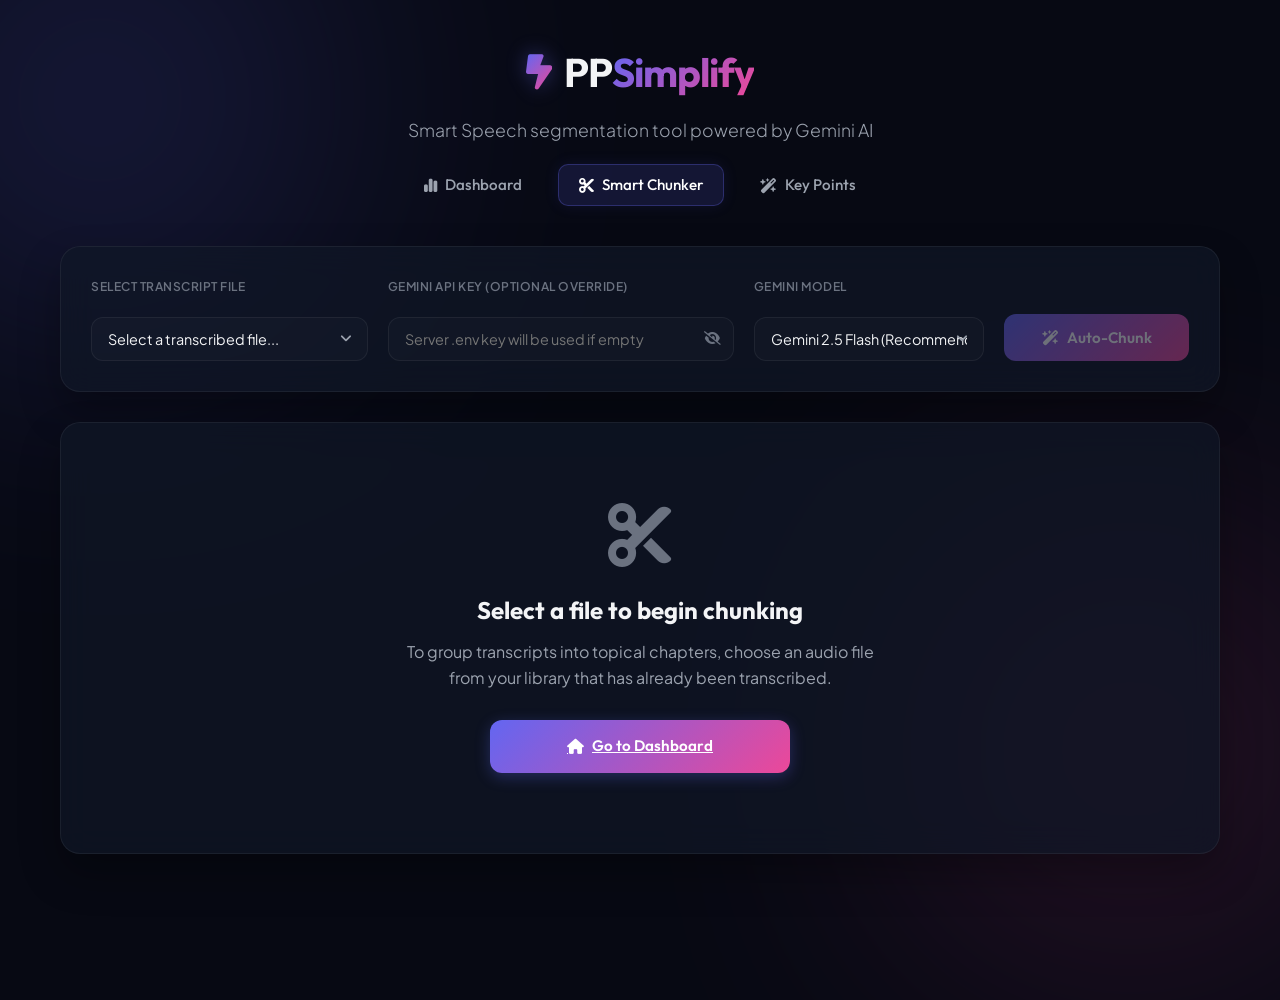
==== templates/chunking.html @ 75348be9 "Pivot to Google Colab + Modal GPU architecture to resolve Vercel serverless limitations" ====
<!DOCTYPE html>
<html lang="en">
<head>
    <meta charset="UTF-8">
    <meta name="viewport" content="width=device-width, initial-scale=1.0">
    <title>PPSimplify — Smart Chunker</title>
    <!-- Google Fonts -->
    <link rel="preconnect" href="https://fonts.googleapis.com">
    <link rel="preconnect" href="https://fonts.gstatic.com" crossorigin>
    <link href="https://fonts.googleapis.com/css2?family=Outfit:wght@300;400;500;600;700&family=Plus+Jakarta+Sans:wght@300;400;500;600;700&display=swap" rel="stylesheet">
    <!-- FontAwesome for icons -->
    <link rel="stylesheet" href="https://cdnjs.cloudflare.com/ajax/libs/font-awesome/6.4.0/css/all.min.css">
    <!-- Custom styling -->
    <link rel="stylesheet" href="/static/css/style.css">
</head>
<body>
    <div class="bg-glow bg-glow-1"></div>
    <div class="bg-glow bg-glow-2"></div>

    <div class="container">
        <!-- Header -->
        <header class="app-header">
            <div class="logo">
                <i class="fa-solid fa-bolt-lightning logo-icon"></i>
                <h1>PP<span>Simplify</span></h1>
            </div>
            <p class="subtitle">Smart Speech segmentation tool powered by Gemini AI</p>
            <nav class="app-nav">
                <a href="/" class="nav-item"><i class="fa-solid fa-chart-simple"></i> Dashboard</a>
                <a href="/chunking" class="nav-item active"><i class="fa-solid fa-scissors"></i> Smart Chunker</a>
                <a href="/keypoints" class="nav-item"><i class="fa-solid fa-wand-magic-sparkles"></i> Key Points</a>
            </nav>
        </header>

        <!-- Configuration Bar -->
        <div class="card config-bar-card" style="margin-bottom: 30px;">
            <div class="config-grid">
                <div class="config-group">
                    <label class="option-title">Select Transcript File</label>
                    <div class="select-wrapper">
                        <select id="chunker-file-select" class="premium-select">
                            <option value="">-- Choose Transcribed File --</option>
                        </select>
                    </div>
                </div>
                <div class="config-group">
                    <label class="option-title">Gemini API Key (Optional Override)</label>
                    <div class="api-key-input-wrapper">
                        <input type="password" id="gemini-api-key-input" placeholder="Server .env key will be used if empty" class="path-input">
                        <button class="btn-toggle-visibility" id="toggle-key-visibility" title="Show/Hide Key">
                            <i class="fa-solid fa-eye-slash"></i>
                        </button>
                    </div>
                </div>
                <div class="config-group">
                    <label class="option-title">Gemini Model</label>
                    <div class="select-wrapper">
                        <select id="gemini-model-select" class="premium-select">
                            <option value="gemini-2.5-flash" selected>Gemini 2.5 Flash (Recommended)</option>
                            <option value="gemini-2.5-pro">Gemini 2.5 Pro</option>
                            <option value="gemini-2.0-flash">Gemini 2.0 Flash</option>
                        </select>
                    </div>
                </div>
                <div class="config-actions">
                    <button class="btn btn-primary btn-block" id="btn-run-chunker" disabled>
                        <i class="fa-solid fa-wand-magic-sparkles"></i> Auto-Chunk
                    </button>
                </div>
            </div>
        </div>

        <!-- Chunker Main Workspace (Hidden until file selected) -->
        <div id="chunker-workspace" class="workspace-grid hidden">
            <!-- Left Side: Source Audio & Subchunks -->
            <div class="card source-card">
                <div class="card-header">
                    <h2><i class="fa-solid fa-file-audio card-icon"></i>Audio & Subchunks</h2>
                    <span class="badge badge-info" id="sentence-count-badge">0 Sentences</span>
                </div>
                
                <div class="audio-player-container">
                    <div style="display: flex; flex-direction: column; gap: 8px;">
                        <audio id="workspace-audio-player" controls style="width: 100%;">
                            Your browser does not support the audio element.
                        </audio>
                        <div style="display: flex; justify-content: space-between; align-items: center; padding: 0 4px;">
                            <span style="font-size: 0.72rem; color: var(--color-text-muted);" id="media-source-label">Source: Server /uploads</span>
                            <button id="btn-load-local-media" class="btn btn-secondary" style="font-size: 0.65rem; padding: 3px 8px; border-radius: 6px; background: transparent; border: 1px dashed var(--border-color); cursor: pointer;"><i class="fa-solid fa-file-video"></i> Load Local Media</button>
                            <input type="file" id="local-media-select" class="hidden" accept="audio/*,video/*">
                        </div>
                    </div>
                </div>

                <div class="sentences-list-container" id="sentences-list-wrapper">
                    <!-- Dynamic sentence subchunks render here -->
                </div>

                <!-- Deleted Sentences Section -->
                <div class="deleted-sentences-section" id="deleted-sentences-section">
                    <div class="deleted-sentences-header">
                        <h3><i class="fa-solid fa-trash-can" style="color: var(--color-danger); margin-right: 6px;"></i> Deleted Sentences Log</h3>
                        <span class="badge badge-danger" id="deleted-count-badge">0 Deleted</span>
                    </div>
                    <div id="deleted-sentences-wrapper">
                        <div class="workspace-empty-mini">
                            No sentences deleted yet
                        </div>
                    </div>
                </div>
            </div>

            <!-- Right Side: Topical Sessions -->
            <div class="card sessions-card">
                <div class="card-header">
                    <h2><i class="fa-solid fa-folder-open card-icon"></i>Grouped Sessions</h2>
                    <div class="session-action-header-buttons">
                        <button class="btn btn-secondary btn-sm" id="btn-add-session" style="padding: 6px 12px; font-size: 0.8rem;">
                            <i class="fa-solid fa-plus"></i> Add Session
                        </button>
                        <button class="btn btn-secondary btn-sm" id="btn-save-sessions" style="padding: 6px 12px; font-size: 0.8rem;" disabled>
                            <i class="fa-solid fa-save"></i> Save Changes
                        </button>
                        <button class="btn btn-primary btn-sm" id="btn-confirm-chunks" style="padding: 6px 12px; font-size: 0.8rem; background: linear-gradient(135deg, var(--accent-primary), var(--accent-secondary)); border: none;" disabled>
                            <i class="fa-solid fa-circle-check"></i> Confirm Chunks
                        </button>
                        <button class="btn btn-secondary btn-sm" id="btn-export-json" style="padding: 6px 12px; font-size: 0.8rem;" title="Export JSON File">
                            <i class="fa-solid fa-file-export"></i> Export
                        </button>
                    </div>
                </div>

                <div class="sessions-list-container" id="sessions-list-wrapper">
                    <div class="workspace-empty" id="sessions-empty-state">
                        <i class="fa-solid fa-cubes empty-icon"></i>
                        <p class="primary-text">No sessions created yet</p>
                        <p class="secondary-text">Click "Auto-Chunk" to group sentences using Gemini, or select "Add Session" to group them manually.</p>
                    </div>
                    <div class="sessions-list hidden" id="sessions-list">
                        <!-- Dynamic sessions list renders here -->
                    </div>
                </div>
            </div>
        </div>

        <!-- No File Selected Screen -->
        <div id="no-file-screen" class="card" style="text-align: center; padding: 80px 20px;">
            <i class="fa-solid fa-scissors" style="font-size: 4rem; color: var(--color-text-muted); margin-bottom: 24px;"></i>
            <h2 style="font-family: var(--font-heading); margin-bottom: 10px;">Select a file to begin chunking</h2>
            <p style="color: var(--color-text-secondary); max-width: 500px; margin: 0 auto 30px auto;">
                To group transcripts into topical chapters, choose an audio file from your library that has already been transcribed.
            </p>
            <div style="max-width: 300px; margin: 0 auto;">
                <a href="/" class="btn btn-primary btn-block"><i class="fa-solid fa-house"></i> Go to Dashboard</a>
            </div>
        </div>
    </div>

    <!-- Application Script -->
    <script src="/static/js/chunking.js"></script>
</body>
</html>
---- static/css/style.css ----
/* ==========================================================================
   DESIGN SYSTEM & VARIABLES
   ========================================================================== */
:root {
    --bg-main: #070913;
    --bg-card: rgba(17, 24, 39, 0.7);
    --bg-card-hover: rgba(23, 32, 53, 0.8);
    --border-color: rgba(255, 255, 255, 0.06);
    --border-color-hover: rgba(99, 102, 241, 0.4);
    
    --color-text-primary: #F3F4F6;
    --color-text-secondary: #9CA3AF;
    --color-text-muted: #6B7280;
    
    /* Accents */
    --accent-primary: #6366F1; /* Indigo */
    --accent-secondary: #EC4899; /* Pink */
    --accent-glow: rgba(99, 102, 241, 0.15);
    
    --color-success: #10B981;
    --color-danger: #EF4444;
    --color-info: #3B82F6;
    
    --font-heading: 'Outfit', sans-serif;
    --font-body: 'Plus Jakarta Sans', sans-serif;
    --transition-smooth: all 0.3s cubic-bezier(0.4, 0, 0.2, 1);
}

/* ==========================================================================
   BASE STYLES & RESET
   ========================================================================== */
* {
    box-sizing: border-box;
    margin: 0;
    padding: 0;
}

body {
    background-color: var(--bg-main);
    color: var(--color-text-primary);
    font-family: var(--font-body);
    line-height: 1.6;
    min-height: 100vh;
    overflow-x: hidden;
    position: relative;
}

/* Glowing background ambient lights */
.bg-glow {
    position: absolute;
    border-radius: 50%;
    filter: blur(140px);
    z-index: -1;
    pointer-events: none;
    opacity: 0.4;
}

.bg-glow-1 {
    width: 600px;
    height: 600px;
    background: radial-gradient(circle, var(--accent-primary) 0%, transparent 70%);
    top: -200px;
    left: -200px;
}

.bg-glow-2 {
    width: 500px;
    height: 500px;
    background: radial-gradient(circle, var(--accent-secondary) 0%, transparent 70%);
    bottom: -100px;
    right: -100px;
}

.container {
    max-width: 1200px;
    margin: 0 auto;
    padding: 40px 20px;
    z-index: 10;
}

/* ==========================================================================
   HEADER
   ========================================================================== */
.app-header {
    text-align: center;
    margin-bottom: 40px;
}

.logo {
    display: inline-flex;
    align-items: center;
    gap: 12px;
    margin-bottom: 12px;
}

.logo-icon {
    font-size: 2.2rem;
    background: linear-gradient(135deg, var(--accent-primary), var(--accent-secondary));
    -webkit-background-clip: text;
    -webkit-text-fill-color: transparent;
    filter: drop-shadow(0 0 10px rgba(99, 102, 241, 0.4));
}

.logo h1 {
    font-family: var(--font-heading);
    font-weight: 700;
    font-size: 2.5rem;
    letter-spacing: -1px;
}

.logo h1 span {
    background: linear-gradient(135deg, var(--accent-primary), var(--accent-secondary));
    -webkit-background-clip: text;
    -webkit-text-fill-color: transparent;
}

.subtitle {
    color: var(--color-text-secondary);
    font-size: 1.1rem;
    max-width: 600px;
    margin: 0 auto;
    font-weight: 300;
}

/* ==========================================================================
   DASHBOARD GRID & CARDS
   ========================================================================== */
.dashboard-grid {
    display: grid;
    grid-template-columns: 1.2fr 1fr;
    gap: 30px;
    align-items: start;
}

@media (max-width: 900px) {
    .dashboard-grid {
        grid-template-columns: 1fr;
    }
}

.card {
    background: var(--bg-card);
    backdrop-filter: blur(16px);
    -webkit-backdrop-filter: blur(16px);
    border: 1px solid var(--border-color);
    border-radius: 20px;
    padding: 30px;
    box-shadow: 0 20px 40px rgba(0, 0, 0, 0.3);
    transition: var(--transition-smooth);
}

.card:hover {
    border-color: rgba(255, 255, 255, 0.1);
}

.card-header {
    display: flex;
    justify-content: space-between;
    align-items: center;
    margin-bottom: 20px;
    border-bottom: 1px solid var(--border-color);
    padding-bottom: 15px;
}

.card-header h2 {
    font-family: var(--font-heading);
    font-size: 1.35rem;
    font-weight: 600;
    display: flex;
    align-items: center;
    gap: 10px;
}

.card-icon {
    color: var(--accent-primary);
}

.badge {
    padding: 6px 12px;
    border-radius: 50px;
    font-size: 0.75rem;
    font-weight: 600;
    text-transform: uppercase;
    letter-spacing: 0.5px;
}

.badge-success {
    background: rgba(16, 185, 129, 0.15);
    color: var(--color-success);
    border: 1px solid rgba(16, 185, 129, 0.2);
}

.badge-info {
    background: rgba(59, 130, 246, 0.15);
    color: var(--color-info);
    border: 1px solid rgba(59, 130, 246, 0.2);
}

.badge-danger {
    background: rgba(239, 68, 68, 0.15);
    color: var(--color-danger);
    border: 1px solid rgba(239, 68, 68, 0.2);
}

/* ==========================================================================
   SELECT HERO CONTAINER & BUTTON
   ========================================================================== */
.select-hero-container {
    padding: 20px 0;
    animation: fadeIn 0.4s ease-out;
}

.btn-select-file {
    width: 100%;
    background: rgba(255, 255, 255, 0.01);
    border: 2px dashed rgba(255, 255, 255, 0.15);
    border-radius: 16px;
    padding: 60px 20px;
    text-align: center;
    cursor: pointer;
    display: flex;
    flex-direction: column;
    align-items: center;
    transition: var(--transition-smooth);
    outline: none;
}

.btn-select-file:hover {
    border-color: var(--accent-primary);
    background: rgba(99, 102, 241, 0.04);
    box-shadow: 0 0 30px var(--accent-glow);
}

.btn-select-file:active {
    transform: scale(0.99);
}

.icon-circle {
    width: 80px;
    height: 80px;
    border-radius: 50%;
    background: rgba(255, 255, 255, 0.03);
    border: 1px solid var(--border-color);
    display: flex;
    align-items: center;
    justify-content: center;
    margin-bottom: 20px;
    transition: var(--transition-smooth);
}

.btn-select-file:hover .icon-circle {
    background: var(--accent-primary);
    border-color: var(--accent-primary);
    box-shadow: 0 0 20px rgba(99, 102, 241, 0.45);
    transform: translateY(-5px);
}

.select-icon {
    font-size: 2.2rem;
    color: var(--color-text-secondary);
    transition: var(--transition-smooth);
}

.btn-select-file:hover .select-icon {
    color: white;
}

.primary-text {
    font-size: 1.25rem;
    font-family: var(--font-heading);
    font-weight: 600;
    margin-bottom: 6px;
    color: var(--color-text-primary);
}

.secondary-text {
    color: var(--color-text-secondary);
    font-size: 0.92rem;
    margin-bottom: 14px;
}

.file-limits {
    font-size: 0.78rem;
    color: var(--color-text-muted);
    background: rgba(255, 255, 255, 0.03);
    padding: 4px 12px;
    border-radius: 6px;
    border: 1px solid var(--border-color);
}

/* ==========================================================================
   SELECTED FILE METADATA & OPTIONS
   ========================================================================== */
.file-details {
    display: flex;
    flex-direction: column;
    gap: 15px;
    animation: fadeIn 0.4s ease-out;
}

.file-meta-item {
    background: rgba(255, 255, 255, 0.02);
    border: 1px solid var(--border-color);
    border-radius: 12px;
    padding: 12px 16px;
    display: flex;
    align-items: center;
    gap: 15px;
}

.meta-icon {
    font-size: 1.4rem;
    color: var(--accent-primary);
    width: 40px;
    height: 40px;
    border-radius: 8px;
    background: rgba(99, 102, 241, 0.1);
    display: flex;
    align-items: center;
    justify-content: center;
}

.meta-content {
    flex: 1;
    min-width: 0;
}

.meta-label {
    font-size: 0.75rem;
    color: var(--color-text-muted);
    text-transform: uppercase;
    font-weight: 600;
    letter-spacing: 0.5px;
}

.meta-value {
    font-size: 0.95rem;
    font-weight: 500;
    white-space: nowrap;
    overflow: hidden;
    text-overflow: ellipsis;
}

.text-accent {
    color: var(--accent-secondary);
}

.processing-options {
    background: rgba(255, 255, 255, 0.02);
    border: 1px solid var(--border-color);
    border-radius: 12px;
    padding: 16px;
}

.option-title {
    font-size: 0.75rem;
    color: var(--color-text-muted);
    text-transform: uppercase;
    font-weight: 600;
    letter-spacing: 0.5px;
    margin-bottom: 12px;
    display: block;
}

.radio-group {
    display: flex;
    flex-direction: column;
    gap: 10px;
}

.radio-label {
    display: flex;
    align-items: flex-start;
    gap: 12px;
    cursor: pointer;
    padding: 8px;
    border-radius: 8px;
    transition: var(--transition-smooth);
}

.radio-label:hover {
    background: rgba(255, 255, 255, 0.02);
}

.radio-label input {
    position: absolute;
    opacity: 0;
    width: 0;
    height: 0;
}

.radio-custom {
    width: 18px;
    height: 18px;
    border: 2px solid rgba(255, 255, 255, 0.3);
    border-radius: 50%;
    display: flex;
    align-items: center;
    justify-content: center;
    margin-top: 3px;
    flex-shrink: 0;
    transition: var(--transition-smooth);
}

.radio-label input:checked ~ .radio-custom {
    border-color: var(--accent-primary);
}

.radio-dot {
    width: 8px;
    height: 8px;
    border-radius: 50%;
    background: var(--accent-primary);
    transform: scale(0);
    transition: var(--transition-smooth);
}

.radio-label input:checked ~ .radio-custom .radio-dot {
    transform: scale(1);
}

.radio-text {
    display: flex;
    flex-direction: column;
}

.radio-main {
    font-size: 0.9rem;
    font-weight: 500;
}

.radio-desc {
    font-size: 0.75rem;
    color: var(--color-text-secondary);
}

.action-buttons-row {
    display: flex;
    gap: 12px;
    margin-top: 10px;
}

/* Buttons */
.btn {
    font-family: var(--font-heading);
    font-weight: 600;
    font-size: 0.95rem;
    padding: 14px 28px;
    border-radius: 12px;
    border: none;
    cursor: pointer;
    display: inline-flex;
    align-items: center;
    justify-content: center;
    gap: 8px;
    transition: var(--transition-smooth);
}

.btn-primary {
    background: linear-gradient(135deg, var(--accent-primary), var(--accent-secondary));
    color: white;
    box-shadow: 0 4px 15px rgba(99, 102, 241, 0.3);
}

.btn-primary:hover {
    box-shadow: 0 6px 20px rgba(99, 102, 241, 0.5);
    transform: translateY(-2px);
}

.btn-primary:active {
    transform: translateY(0);
}

.btn-secondary {
    background: rgba(255, 255, 255, 0.04);
    border: 1px solid var(--border-color);
    color: var(--color-text-primary);
}

.btn-secondary:hover {
    background: rgba(255, 255, 255, 0.08);
    transform: translateY(-2px);
}

.btn-block {
    width: 100%;
}

.btn:disabled {
    opacity: 0.4;
    cursor: not-allowed;
    transform: none !important;
    box-shadow: none !important;
}

.btn-icon {
    width: 38px;
    height: 38px;
    border-radius: 10px;
    border: 1px solid var(--border-color);
    background: rgba(255, 255, 255, 0.02);
    color: var(--color-text-secondary);
    cursor: pointer;
    display: flex;
    align-items: center;
    justify-content: center;
    transition: var(--transition-smooth);
}

.btn-icon:hover {
    color: var(--color-text-primary);
    background: rgba(255, 255, 255, 0.08);
    border-color: rgba(255, 255, 255, 0.15);
}

/* ==========================================================================
   PROCESSING PIPELINE
   ========================================================================== */
.processing-dashboard {
    display: flex;
    flex-direction: column;
    gap: 20px;
    animation: fadeIn 0.4s ease-out;
    margin-bottom: 10px;
}

.processing-dashboard h3 {
    font-family: var(--font-heading);
    font-size: 1.1rem;
    font-weight: 600;
    display: flex;
    align-items: center;
    gap: 8px;
    color: var(--color-text-secondary);
}

.pipeline-steps {
    display: flex;
    flex-direction: column;
    gap: 15px;
}

.pipeline-step {
    display: flex;
    gap: 15px;
    padding: 15px;
    background: rgba(255, 255, 255, 0.01);
    border: 1px solid var(--border-color);
    border-radius: 12px;
    transition: var(--transition-smooth);
}

.pipeline-step.active {
    background: rgba(99, 102, 241, 0.02);
    border-color: rgba(99, 102, 241, 0.2);
}

.pipeline-step.completed {
    background: rgba(16, 185, 129, 0.02);
    border-color: rgba(16, 185, 129, 0.2);
}

.step-status-icon {
    font-size: 1.1rem;
    color: var(--color-text-muted);
    margin-top: 2px;
}

.pipeline-step.active .step-status-icon {
    color: var(--accent-primary);
    animation: pulseGlow 1.5s infinite;
}

.pipeline-step.completed .step-status-icon {
    color: var(--color-success);
}

.step-details {
    flex: 1;
}

.step-title {
    font-size: 0.9rem;
    font-weight: 600;
}

.step-desc {
    font-size: 0.78rem;
    color: var(--color-text-secondary);
    margin-top: 2px;
}

.pipeline-step.completed .step-desc {
    color: var(--color-text-muted);
}

/* Reduction stats dashboard */
.reduction-dashboard {
    display: flex;
    align-items: center;
    justify-content: space-around;
    background: rgba(255, 255, 255, 0.02);
    border: 1px solid var(--border-color);
    border-radius: 16px;
    padding: 16px;
    animation: scaleIn 0.3s ease-out;
}

.stat-box {
    display: flex;
    flex-direction: column;
    align-items: center;
    gap: 2px;
}

.stat-num {
    font-family: var(--font-heading);
    font-size: 1.25rem;
    font-weight: 700;
}

.stat-label {
    font-size: 0.72rem;
    color: var(--color-text-muted);
    text-transform: uppercase;
}

.text-danger {
    color: var(--color-danger);
}

.text-success {
    color: var(--color-success);
}

.stat-divider {
    color: var(--color-text-muted);
    font-size: 1rem;
}

.stat-percentage {
    text-align: center;
}

.percent-badge {
    background: rgba(16, 185, 129, 0.1);
    color: var(--color-success);
    border: 1px solid rgba(16, 185, 129, 0.2);
    padding: 6px 12px;
    border-radius: 8px;
    font-size: 0.8rem;
    font-weight: 700;
}

/* Native logs output console styling */
.log-panel {
    background: #02040a;
    border: 1px solid var(--border-color);
    border-radius: 12px;
    overflow: hidden;
}

.log-header {
    background: #090e1a;
    padding: 10px 15px;
    font-size: 0.75rem;
    font-weight: 600;
    color: var(--color-text-secondary);
    display: flex;
    justify-content: space-between;
    align-items: center;
    cursor: pointer;
    user-select: none;
    border-bottom: 1px solid var(--border-color);
}

.log-header:hover {
    color: var(--color-text-primary);
}

.toggle-icon {
    font-size: 0.7rem;
    transition: transform 0.3s ease;
}

.toggle-icon.rotated {
    transform: rotate(180deg);
}

.log-body {
    max-height: 180px;
    overflow-y: auto;
    padding: 12px;
    font-family: 'Courier New', Courier, monospace;
    font-size: 0.72rem;
    color: #34D399;
    display: flex;
    flex-direction: column;
    gap: 4px;
    text-align: left;
    scroll-behavior: smooth;
}

.log-line {
    word-break: break-all;
    white-space: pre-wrap;
}

/* Settings button at the footer */
.card-footer-settings {
    margin-top: 25px;
    border-top: 1px solid var(--border-color);
    padding-top: 15px;
}

.btn-settings {
    background: transparent;
    border: 1px dashed var(--border-color);
    color: var(--color-text-secondary);
    width: 100%;
    padding: 10px;
    border-radius: 10px;
    font-size: 0.82rem;
    font-weight: 600;
    cursor: pointer;
    display: flex;
    align-items: center;
    justify-content: center;
    gap: 8px;
    transition: var(--transition-smooth);
}

.btn-settings:hover {
    border-color: var(--accent-primary);
    color: var(--color-text-primary);
    background: rgba(99, 102, 241, 0.02);
}

/* ==========================================================================
   AUDIO LIBRARY CARD
   ========================================================================== */
.files-card {
    display: flex;
    flex-direction: column;
    height: 100%;
}

.files-list-container {
    overflow-y: auto;
    max-height: 520px;
}

/* Scrollbar styles */
.files-list-container::-webkit-scrollbar, 
.log-body::-webkit-scrollbar {
    width: 6px;
}

.files-list-container::-webkit-scrollbar-track, 
.log-body::-webkit-scrollbar-track {
    background: transparent;
}

.files-list-container::-webkit-scrollbar-thumb, 
.log-body::-webkit-scrollbar-thumb {
    background: rgba(255, 255, 255, 0.1);
    border-radius: 3px;
}

.files-list-container::-webkit-scrollbar-thumb:hover, 
.log-body::-webkit-scrollbar-thumb:hover {
    background: rgba(255, 255, 255, 0.2);
}

.files-empty {
    display: flex;
    flex-direction: column;
    align-items: center;
    justify-content: center;
    padding: 100px 20px;
    text-align: center;
}

.empty-icon {
    font-size: 2.8rem;
    color: var(--color-text-muted);
    margin-bottom: 16px;
}

/* Audio File List Item */
.files-list {
    display: flex;
    flex-direction: column;
    gap: 12px;
}

.file-item {
    background: rgba(255, 255, 255, 0.02);
    border: 1px solid var(--border-color);
    border-radius: 14px;
    padding: 14px;
    display: flex;
    flex-direction: column;
    gap: 12px;
    transition: var(--transition-smooth);
    animation: slideUp 0.3s ease-out;
}

.file-item:hover {
    background: var(--bg-card-hover);
    border-color: rgba(255, 255, 255, 0.1);
}

.file-item-header {
    display: flex;
    align-items: center;
    justify-content: space-between;
    gap: 15px;
}

.file-item-details {
    display: flex;
    align-items: center;
    gap: 12px;
    min-width: 0;
    flex: 1;
}

.file-item-icon {
    width: 38px;
    height: 38px;
    border-radius: 10px;
    background: rgba(59, 130, 246, 0.1);
    color: var(--color-info);
    display: flex;
    align-items: center;
    justify-content: center;
    font-size: 1.1rem;
    flex-shrink: 0;
}

.file-item-info {
    min-width: 0;
}

.file-item-name {
    font-size: 0.9rem;
    font-weight: 600;
    white-space: nowrap;
    overflow: hidden;
    text-overflow: ellipsis;
}

.file-item-size {
    font-size: 0.72rem;
    color: var(--color-text-secondary);
}

.file-item-actions {
    display: flex;
    gap: 8px;
}

.file-item-actions .btn-icon {
    width: 32px;
    height: 32px;
    border-radius: 8px;
}

/* Audio Player design */
.audio-player-wrapper {
    width: 100%;
}

.audio-player-wrapper audio {
    width: 100%;
    height: 32px;
    border-radius: 6px;
    outline: none;
}

audio::-webkit-media-controls-enclosure {
    background-color: #0b111e;
    border-radius: 8px;
    border: 1px solid var(--border-color);
}
audio::-webkit-media-controls-panel {
    background-color: #0b111e;
}
audio::-webkit-media-controls-current-time-display,
audio::-webkit-media-controls-time-remaining-display {
    color: var(--color-text-secondary);
    font-family: var(--font-body);
    font-size: 0.7rem;
}

/* ==========================================================================
   SETTINGS MODAL OVERLAY
   ========================================================================== */
.settings-modal-overlay {
    position: fixed;
    top: 0;
    left: 0;
    width: 100vw;
    height: 100vh;
    background: rgba(3, 7, 18, 0.7);
    backdrop-filter: blur(10px);
    -webkit-backdrop-filter: blur(10px);
    z-index: 1000;
    display: flex;
    align-items: center;
    justify-content: center;
    animation: fadeIn 0.2s ease-out;
}

.settings-modal {
    width: 500px;
    max-width: 90%;
    background: #0f172a;
    border: 1px solid rgba(255, 255, 255, 0.1);
    box-shadow: 0 25px 50px -12px rgba(0, 0, 0, 0.5);
    animation: scaleIn 0.3s cubic-bezier(0.34, 1.56, 0.64, 1);
}

.settings-modal-body {
    display: flex;
    flex-direction: column;
    gap: 20px;
}

.settings-help-text {
    font-size: 0.85rem;
    color: var(--color-text-secondary);
    line-height: 1.5;
}

.settings-help-text code {
    background: rgba(255, 255, 255, 0.05);
    padding: 2px 6px;
    border-radius: 4px;
    color: var(--accent-secondary);
    font-size: 0.8rem;
}

.settings-input-group {
    display: flex;
    flex-direction: column;
    gap: 8px;
}

.settings-input-group .path-input {
    border: 1px solid var(--border-color);
    background: rgba(255, 255, 255, 0.02);
    border-radius: 10px;
    width: 100%;
    padding: 10px 14px;
    color: white;
    background: transparent;
    outline: none;
    font-family: var(--font-body);
}

.settings-input-group .path-input:focus {
    border-color: var(--accent-primary);
    box-shadow: 0 0 10px var(--accent-glow);
    background: rgba(255, 255, 255, 0.04);
}

.settings-validation-box {
    padding: 10px 14px;
    border-radius: 10px;
    font-size: 0.82rem;
    font-weight: 500;
    border: 1px solid transparent;
}

.validation-valid {
    background: rgba(16, 185, 129, 0.05);
    color: var(--color-success);
    border-color: rgba(16, 185, 129, 0.15);
}

.validation-invalid {
    background: rgba(239, 68, 68, 0.05);
    color: var(--color-danger);
    border-color: rgba(239, 68, 68, 0.15);
}

/* ==========================================================================
   UTILITY STYLES
   ========================================================================== */
.hidden {
    display: none !important;
}

/* ==========================================================================
   ANIMATIONS
   ========================================================================== */
@keyframes fadeIn {
    from { opacity: 0; }
    to { opacity: 1; }
}

@keyframes scaleIn {
    from { opacity: 0; transform: scale(0.95); }
    to { opacity: 1; transform: scale(1); }
}

@keyframes slideUp {
    from { opacity: 0; transform: translateY(15px); }
    to { opacity: 1; transform: translateY(0); }
}

@keyframes pulseGlow {
    0% { transform: scale(1); opacity: 0.8; }
    50% { transform: scale(1.1); opacity: 1; box-shadow: 0 0 10px var(--accent-primary); }
    100% { transform: scale(1); opacity: 0.8; }
}

/* ==========================================================================
   TRANSCRIPTION STYLING
   ========================================================================== */
.premium-select {
    border: 1px solid var(--border-color);
    background: rgba(255, 255, 255, 0.03);
    border-radius: 10px;
    width: 100%;
    padding: 10px 14px;
    color: white;
    outline: none;
    font-family: var(--font-body);
    font-size: 0.9rem;
    cursor: pointer;
    transition: var(--transition-smooth);
}
.premium-select:focus {
    border-color: var(--accent-primary);
    box-shadow: 0 0 10px var(--accent-glow);
    background: rgba(255, 255, 255, 0.05);
}
.premium-select option {
    background-color: #0f172a;
    color: white;
}

.transcript-section {
    margin-top: 10px;
    border-top: 1px solid var(--border-color);
    padding-top: 12px;
}

.transcript-controls-row {
    display: flex;
    justify-content: space-between;
    align-items: center;
    gap: 10px;
    margin-bottom: 10px;
}

.btn-toggle-transcript {
    background: rgba(255, 255, 255, 0.03);
    border: 1px solid var(--border-color);
    color: var(--color-text-secondary);
    padding: 6px 12px;
    border-radius: 8px;
    font-size: 0.8rem;
    font-weight: 600;
    cursor: pointer;
    display: flex;
    align-items: center;
    gap: 6px;
    transition: var(--transition-smooth);
}
.btn-toggle-transcript:hover {
    color: white;
    background: rgba(255, 255, 255, 0.08);
    border-color: rgba(255, 255, 255, 0.15);
}

.transcript-search-box {
    display: flex;
    align-items: center;
    background: rgba(255, 255, 255, 0.02);
    border: 1px solid var(--border-color);
    border-radius: 8px;
    padding: 4px 10px;
    max-width: 200px;
    transition: var(--transition-smooth);
}
.transcript-search-box:focus-within {
    border-color: var(--accent-primary);
    box-shadow: 0 0 8px var(--accent-glow);
}
.transcript-search-box i {
    font-size: 0.75rem;
    color: var(--color-text-muted);
    margin-right: 6px;
}
.transcript-search-input {
    background: transparent;
    border: none;
    outline: none;
    color: white;
    font-size: 0.8rem;
    font-family: var(--font-body);
    width: 100%;
}

.transcript-container {
    background: rgba(0, 0, 0, 0.2);
    border: 1px solid var(--border-color);
    border-radius: 10px;
    padding: 12px;
    max-height: 200px;
    overflow-y: auto;
    font-size: 0.88rem;
    line-height: 1.6;
    color: var(--color-text-secondary);
    text-align: left;
    scroll-behavior: smooth;
    animation: fadeIn 0.3s ease-out;
}
.transcript-container::-webkit-scrollbar {
    width: 4px;
}
.transcript-container::-webkit-scrollbar-thumb {
    background: rgba(255, 255, 255, 0.08);
    border-radius: 2px;
}

.transcript-segment {
    padding: 4px 6px;
    margin-bottom: 6px;
    border-radius: 6px;
    border-left: 2px solid transparent;
    transition: var(--transition-smooth);
}
.transcript-segment.active-segment {
    background: rgba(255, 255, 255, 0.02);
    border-left-color: var(--accent-primary);
    color: var(--color-text-primary);
}

.word-span {
    display: inline-block;
    padding: 1px 3px;
    margin: 1px 0;
    border-radius: 3px;
    cursor: pointer;
    position: relative;
    transition: all 0.15s ease;
}
.word-span:hover {
    color: white;
    background: rgba(255, 255, 255, 0.08);
}
.word-span.active-word {
    background: linear-gradient(135deg, var(--accent-primary), var(--accent-secondary));
    color: white !important;
    font-weight: 600;
    box-shadow: 0 2px 8px rgba(99, 102, 241, 0.4);
    transform: scale(1.05);
}
.word-span.search-match {
    background: rgba(251, 191, 36, 0.25);
    color: #FBBF24 !important;
    border-bottom: 2px solid #FBBF24;
}

.no-transcript-actions {
    display: flex;
    align-items: center;
    gap: 8px;
    animation: fadeIn 0.3s ease-out;
}
.btn-sm {
    padding: 6px 12px;
    font-size: 0.78rem;
    border-radius: 8px;
}
.btn-sm-select {
    background: rgba(255, 255, 255, 0.02);
    border: 1px solid var(--border-color);
    color: var(--color-text-secondary);
    border-radius: 8px;
    padding: 5px 8px;
    font-size: 0.78rem;
    outline: none;
    cursor: pointer;
}
.btn-sm-select:hover {
    border-color: rgba(255, 255, 255, 0.15);
    color: white;
}
.btn-sm-select option {
    background-color: #0f172a;
}

/* Tooltip for hover word */
.word-span[data-timestamp]::after {
    content: attr(data-timestamp);
    position: absolute;
    bottom: 125%;
    left: 50%;
    transform: translateX(-50%) scale(0.85);
    background: #090d16;
    border: 1px solid var(--border-color);
    color: var(--color-text-primary);
    padding: 3px 6px;
    border-radius: 4px;
    font-size: 0.65rem;
    pointer-events: none;
    opacity: 0;
    white-space: nowrap;
    transition: all 0.15s ease;
    z-index: 100;
}
.word-span[data-timestamp]:hover::after {
    opacity: 1;
    transform: translateX(-50%) scale(1);
}

/* Custom visual styling for step-transcribe and pipeline updates */
#step-transcribe.active .step-status-icon {
    color: var(--accent-secondary);
    animation: pulseGlowSecondary 1.5s infinite;
}
#step-transcribe.completed .step-status-icon {
    color: var(--color-success);
}
@keyframes pulseGlowSecondary {
    0% { transform: scale(1); opacity: 0.8; }
    50% { transform: scale(1.1); opacity: 1; box-shadow: 0 0 10px var(--accent-secondary); }
    100% { transform: scale(1); opacity: 0.8; }
}

.transcribing-indicator-inline {
    display: inline-flex;
    align-items: center;
    gap: 8px;
    font-size: 0.8rem;
    color: var(--accent-secondary);
}
.transcribing-indicator-inline i {
    animation: spin 1s linear infinite;
}
@keyframes spin {
    from { transform: rotate(0deg); }
    to { transform: rotate(360deg); }
}

/* ==========================================================================
   SMART CHUNKER STYLES
   ========================================================================== */
.app-nav {
    display: flex;
    justify-content: center;
    gap: 15px;
    margin-top: 20px;
}
.nav-item {
    text-decoration: none;
    color: var(--color-text-secondary);
    font-family: var(--font-heading);
    font-weight: 500;
    font-size: 0.95rem;
    padding: 8px 20px;
    border-radius: 10px;
    border: 1px solid transparent;
    transition: var(--transition-smooth);
    display: inline-flex;
    align-items: center;
    gap: 8px;
}
.nav-item:hover {
    color: var(--color-text-primary);
    background: rgba(255, 255, 255, 0.03);
    border-color: var(--border-color);
}
.nav-item.active {
    color: white;
    background: rgba(99, 102, 241, 0.15);
    border-color: rgba(99, 102, 241, 0.3);
    box-shadow: 0 0 15px rgba(99, 102, 241, 0.1);
}

.config-grid {
    display: grid;
    grid-template-columns: 1.2fr 1.5fr 1fr 0.8fr;
    gap: 20px;
    align-items: flex-end;
}
@media (max-width: 900px) {
    .config-grid {
        grid-template-columns: 1fr;
        gap: 15px;
    }
}
.config-group {
    display: flex;
    flex-direction: column;
    gap: 8px;
}
.api-key-input-wrapper {
    position: relative;
    width: 100%;
}
.api-key-input-wrapper input {
    width: 100%;
    padding-right: 45px;
    background: rgba(255, 255, 255, 0.02);
    border: 1px solid var(--border-color);
    border-radius: 12px;
    color: white;
    padding: 12px 16px;
    font-family: var(--font-body);
    font-size: 0.9rem;
    outline: none;
    transition: var(--transition-smooth);
}
.api-key-input-wrapper input:focus {
    border-color: var(--accent-primary);
    box-shadow: 0 0 15px var(--accent-glow);
}
.btn-toggle-visibility {
    position: absolute;
    right: 5px;
    top: 50%;
    transform: translateY(-50%);
    background: transparent;
    border: none;
    color: var(--color-text-muted);
    cursor: pointer;
    width: 32px;
    height: 32px;
    display: flex;
    align-items: center;
    justify-content: center;
    transition: var(--transition-smooth);
}
.btn-toggle-visibility:hover {
    color: var(--color-text-primary);
}

.workspace-grid {
    display: grid;
    grid-template-columns: 1fr 1.2fr;
    gap: 30px;
    align-items: start;
}
@media (max-width: 900px) {
    .workspace-grid {
        grid-template-columns: 1fr;
    }
}

.audio-player-container {
    margin-bottom: 20px;
    background: rgba(255, 255, 255, 0.01);
    border: 1px solid var(--border-color);
    border-radius: 16px;
    padding: 12px;
}
.audio-player-container audio {
    outline: none;
}

.sentences-list-container {
    max-height: 600px;
    overflow-y: auto;
    padding-right: 5px;
    display: flex;
    flex-direction: column;
    gap: 10px;
}
.sentence-subchunk {
    background: rgba(255, 255, 255, 0.02);
    border: 1px solid var(--border-color);
    border-radius: 14px;
    padding: 14px 18px;
    cursor: pointer;
    transition: var(--transition-smooth);
    position: relative;
    display: flex;
    gap: 12px;
    align-items: flex-start;
}
.sentence-subchunk:hover {
    background: rgba(255, 255, 255, 0.04);
    border-color: rgba(255, 255, 255, 0.12);
    transform: translateY(-1px);
}
.sentence-subchunk.active-sentence {
    background: rgba(99, 102, 241, 0.05);
    border-color: var(--accent-primary);
    box-shadow: 0 0 15px rgba(99, 102, 241, 0.15);
}
.sentence-subchunk-index {
    font-size: 0.75rem;
    font-weight: 600;
    color: var(--color-text-muted);
    background: rgba(255, 255, 255, 0.04);
    border: 1px solid var(--border-color);
    width: 24px;
    height: 24px;
    border-radius: 8px;
    display: flex;
    align-items: center;
    justify-content: center;
    flex-shrink: 0;
    margin-top: 1px;
}
.sentence-subchunk.active-sentence .sentence-subchunk-index {
    background: var(--accent-primary);
    color: white;
    border-color: var(--accent-primary);
}
.sentence-subchunk-content {
    flex: 1;
}
.sentence-subchunk-text {
    font-size: 0.92rem;
    font-weight: 400;
    color: var(--color-text-primary);
    line-height: 1.5;
}
.sentence-subchunk-time {
    font-size: 0.72rem;
    color: var(--color-text-muted);
    margin-top: 6px;
    font-weight: 600;
    text-transform: uppercase;
    letter-spacing: 0.5px;
}
.sentence-subchunk.active-sentence .sentence-subchunk-time {
    color: var(--accent-primary);
}

.sessions-list-container {
    max-height: 680px;
    overflow-y: auto;
    padding-right: 5px;
}
.sessions-list-container::-webkit-scrollbar {
    width: 6px;
}
.sessions-list-container::-webkit-scrollbar-thumb {
    background: rgba(255, 255, 255, 0.1);
    border-radius: 3px;
}
.sessions-list-container::-webkit-scrollbar-thumb:hover {
    background: rgba(255, 255, 255, 0.2);
}

.sessions-list {
    display: flex;
    flex-direction: column;
    gap: 24px;
}
.session-card {
    background: rgba(255, 255, 255, 0.02);
    border: 1px solid var(--border-color);
    border-radius: 18px;
    overflow: hidden;
    transition: var(--transition-smooth);
}
.session-card:hover {
    border-color: rgba(255, 255, 255, 0.1);
}
.session-card-header {
    background: rgba(255, 255, 255, 0.02);
    padding: 14px 20px;
    display: flex;
    justify-content: space-between;
    align-items: center;
    border-bottom: 1px solid var(--border-color);
}
.session-card-title-row {
    display: flex;
    align-items: center;
    gap: 12px;
}
.session-card-number {
    font-family: var(--font-heading);
    font-size: 1rem;
    font-weight: 700;
    color: var(--accent-primary);
}
.session-card-time {
    font-size: 0.78rem;
    font-weight: 600;
    color: var(--color-text-secondary);
    background: rgba(255, 255, 255, 0.03);
    padding: 3px 10px;
    border-radius: 8px;
    border: 1px solid var(--border-color);
}
.session-card-header-actions {
    display: flex;
    gap: 8px;
}
.session-card-body {
    padding: 20px;
    display: flex;
    flex-direction: column;
    gap: 18px;
}
.session-input-group {
    display: flex;
    flex-direction: column;
    gap: 6px;
}
.session-input-label {
    font-size: 0.7rem;
    font-weight: 600;
    text-transform: uppercase;
    letter-spacing: 0.5px;
    color: var(--color-text-muted);
}
.session-title-input {
    background: rgba(255, 255, 255, 0.02);
    border: 1px solid var(--border-color);
    border-radius: 10px;
    color: white;
    font-family: var(--font-heading);
    font-size: 0.95rem;
    font-weight: 600;
    padding: 10px 14px;
    outline: none;
    transition: var(--transition-smooth);
}
.session-title-input:focus {
    border-color: var(--accent-primary);
    background: rgba(255, 255, 255, 0.04);
}
.session-summary-input {
    background: rgba(255, 255, 255, 0.02);
    border: 1px solid var(--border-color);
    border-radius: 10px;
    color: var(--color-text-primary);
    font-family: var(--font-body);
    font-size: 0.88rem;
    line-height: 1.5;
    padding: 10px 14px;
    resize: vertical;
    min-height: 60px;
    outline: none;
    transition: var(--transition-smooth);
}
.session-summary-input:focus {
    border-color: var(--accent-primary);
    background: rgba(255, 255, 255, 0.04);
}
.session-sentences-container {
    display: flex;
    flex-direction: column;
    gap: 10px;
    border-top: 1px dashed var(--border-color);
    padding-top: 18px;
}
.session-sentence-item {
    background: rgba(255, 255, 255, 0.01);
    border: 1px solid var(--border-color);
    border-radius: 10px;
    padding: 10px 14px;
    display: flex;
    align-items: flex-start;
    gap: 12px;
    transition: var(--transition-smooth);
}
.session-sentence-item:hover {
    background: rgba(255, 255, 255, 0.02);
}
.session-sentence-item.active-sentence {
    border-color: rgba(99, 102, 241, 0.3);
    background: rgba(99, 102, 241, 0.03);
}
.session-sentence-text {
    font-size: 0.85rem;
    flex: 1;
    line-height: 1.5;
}
.session-sentence-actions {
    display: flex;
    gap: 6px;
    flex-shrink: 0;
}
.btn-sentence-move {
    background: rgba(255, 255, 255, 0.02);
    border: 1px solid var(--border-color);
    color: var(--color-text-secondary);
    border-radius: 6px;
    width: 24px;
    height: 24px;
    display: flex;
    align-items: center;
    justify-content: center;
    cursor: pointer;
    font-size: 0.72rem;
    transition: var(--transition-smooth);
}
.btn-sentence-move:hover {
    background: var(--accent-primary);
    color: white;
    border-color: var(--accent-primary);
}
.btn-split-session-here:hover {
    background: rgba(239, 68, 68, 0.15) !important;
    border-color: var(--color-danger) !important;
}
.workspace-empty {
    display: flex;
    flex-direction: column;
    align-items: center;
    justify-content: center;
    padding: 80px 20px;
    text-align: center;
}
.session-action-header-buttons {
    display: flex;
    gap: 8px;
}
.premium-select {
    background: rgba(255, 255, 255, 0.02);
    border: 1px solid var(--border-color);
    border-radius: 12px;
    color: var(--color-text-primary);
    font-family: var(--font-body);
    font-size: 0.9rem;
    padding: 12px 16px;
    width: 100%;
    outline: none;
    cursor: pointer;
    appearance: none;
    transition: var(--transition-smooth);
}
.premium-select:focus {
    border-color: var(--accent-primary);
    box-shadow: 0 0 15px var(--accent-glow);
}
.select-wrapper {
    position: relative;
    width: 100%;
}
.select-wrapper::after {
    content: '\f107';
    font-family: 'Font Awesome 6 Free';
    font-weight: 900;
    position: absolute;
    right: 16px;
    top: 50%;
    transform: translateY(-50%);
    color: var(--color-text-secondary);
    pointer-events: none;
    font-size: 0.85rem;
}
.btn-sm {
    padding: 6px 12px;
    font-size: 0.8rem;
    border-radius: 8px;
}

/* Keypoints Page Custom Styles */
.heading-input {
    flex: 1;
    background: transparent;
    border: none;
    border-bottom: 1px solid var(--border-color);
    color: white;
    font-size: 0.88rem;
    outline: none;
    padding: 4px 6px;
    font-family: var(--font-heading);
    transition: var(--transition-smooth);
}
.heading-input:focus {
    border-bottom-color: var(--accent-primary);
    box-shadow: 0 1px 0 var(--accent-primary);
}

.subheading-input {
    flex: 1;
    background: transparent;
    border: none;
    border-bottom: 1px dashed rgba(255,255,255,0.1);
    color: var(--color-text-secondary);
    font-size: 0.82rem;
    outline: none;
    padding: 4px 6px;
    font-family: var(--font-body);
    transition: var(--transition-smooth);
}
.subheading-input:focus {
    border-bottom-color: var(--accent-secondary);
    border-bottom-style: solid;
    color: white;
}

.btn-delete-point:hover, .btn-delete-sub:hover {
    color: var(--color-danger) !important;
    background: rgba(239, 68, 68, 0.15) !important;
}

.btn-add-sub:hover {
    background: rgba(255, 255, 255, 0.05) !important;
    border-color: var(--accent-secondary) !important;
    color: white !important;
}

.refinement-input {
    border: 1px solid var(--border-color);
    background: rgba(255, 255, 255, 0.02);
    border-radius: 10px;
    color: white;
    outline: none;
    font-family: var(--font-body);
    transition: var(--transition-smooth);
}
.refinement-input:focus {
    border-color: var(--accent-primary);
    box-shadow: 0 0 10px var(--accent-glow);
    background: rgba(255, 255, 255, 0.04);
}

.session-loading-overlay {
    backdrop-filter: blur(4px);
    -webkit-backdrop-filter: blur(4px);
    animation: fadeIn 0.25s ease-out;
}

/* AI Educational Refinement Workspace Styles */
.segment-block-card {
    transition: var(--transition-smooth);
}
.segment-block-card:hover {
    border-color: rgba(255, 255, 255, 0.15) !important;
    background: var(--bg-card-hover) !important;
}
.segment-cut-card {
    opacity: 0.45;
    background: rgba(31, 41, 55, 0.4) !important;
    filter: grayscale(80%);
    border-left-color: var(--color-danger) !important;
}
.segment-cut-card textarea {
    text-decoration: line-through var(--color-danger);
    color: var(--color-text-muted) !important;
    cursor: not-allowed;
}
.export-dropdown-menu {
    border: 1px solid var(--border-color);
    border-radius: 12px;
    background: #090e1a !important;
    box-shadow: 0 10px 30px rgba(0, 0, 0, 0.6);
    z-index: 100;
}
.export-menu-item {
    background: transparent;
    border: none;
    color: var(--color-text-secondary);
    padding: 12px 16px;
    text-align: left;
    font-size: 0.85rem;
    cursor: pointer;
    display: flex;
    align-items: center;
    gap: 10px;
    transition: var(--transition-smooth);
    width: 100%;
}
.export-menu-item:hover {
    background: rgba(255, 255, 255, 0.05);
    color: var(--color-text-primary);
}

/* Visuals Template Styles */
.visuals-toggle-header {
    user-select: none;
    transition: all 0.2s ease;
}
.visuals-toggle-header:hover {
    opacity: 0.85;
}
.visuals-details-container {
    transition: all 0.3s ease;
}
.template-item-row {
    display: flex;
    gap: 8px;
    align-items: flex-start;
    animation: slideUp 0.2s ease-out;
}
.template-item-row span {
    margin-top: 8px;
}
.template-item-row .template-item-time-container {
    margin-top: 2px;
}
.template-item-row .btn-delete-item,
.template-item-row .btn-delete-detail {
    margin-top: 5px;
}
.template-item-label {
    flex: 0 0 120px;
    font-size: 0.8rem;
    font-weight: 500;
    color: white;
    background: rgba(255,255,255,0.03);
    border: 1px solid var(--border-color);
    padding: 6px 10px;
    border-radius: 8px;
    outline: none;
}
.template-item-value {
    flex: 1;
    font-size: 0.8rem;
    background: rgba(255,255,255,0.01);
    border: 1px solid var(--border-color);
    padding: 6px 10px;
    border-radius: 8px;
    color: var(--color-text-secondary);
    outline: none;
}
.template-item-label:focus, .template-item-value:focus {
    border-color: var(--accent-secondary);
}
.template-item-time-container {
    display: flex;
    gap: 4px;
    align-items: center;
}
.template-item-time-min, .template-item-time-sec {
    font-size: 0.8rem;
    background: rgba(255,255,255,0.03);
    border: 1px solid var(--border-color);
    padding: 6px 6px;
    border-radius: 8px;
    color: var(--accent-secondary);
    text-align: center;
    outline: none;
    transition: var(--transition-smooth);
}
.template-item-time-min {
    width: 46px;
}
.template-item-time-sec {
    width: 54px;
}
.template-item-time-min:focus, .template-item-time-sec:focus {
    border-color: var(--accent-secondary);
    box-shadow: 0 0 10px var(--accent-glow);
}

/* Repeating Chunk Highlight Styles */
.session-card.repeat-chunk {
    background: rgba(59, 130, 246, 0.08) !important;
    border-color: rgba(96, 165, 250, 0.3) !important;
    box-shadow: 0 0 15px rgba(59, 130, 246, 0.08);
}
.session-card.repeat-chunk:hover {
    border-color: rgba(96, 165, 250, 0.5) !important;
    background: rgba(59, 130, 246, 0.12) !important;
}
.session-card.repeat-chunk .session-card-number {
    color: #60A5FA !important;
}

/* Repeating Sentence Highlight Styles */
.session-sentence-item.repeat-sentence,
.sentence-subchunk.repeat-sentence {
    background: rgba(59, 130, 246, 0.06) !important;
    border-color: rgba(96, 165, 250, 0.25) !important;
}
.session-sentence-item.repeat-sentence:hover,
.sentence-subchunk.repeat-sentence:hover {
    background: rgba(59, 130, 246, 0.1) !important;
    border-color: rgba(96, 165, 250, 0.4) !important;
}
.session-sentence-item.repeat-sentence .sentence-subchunk-index,
.sentence-subchunk.repeat-sentence .sentence-subchunk-index {
    background: rgba(59, 130, 246, 0.2) !important;
    color: #60A5FA !important;
    border-color: rgba(96, 165, 250, 0.3) !important;
}

/* ==========================================================================
   FULLSCREEN PRESENTATION & SESSION-BY-SESSION LAYOUT
   ========================================================================== */

/* By default (when headers are visible) */
.keypoints-page {
    overflow-y: auto;
    height: auto;
}

.keypoints-page .container {
    max-width: 1600px;
    width: 96%;
    padding: 20px 0;
    margin: 0 auto;
    display: flex;
    flex-direction: column;
    box-sizing: border-box;
    transition: padding 0.4s cubic-bezier(0.4, 0, 0.2, 1),
                height 0.4s cubic-bezier(0.4, 0, 0.2, 1);
}

.keypoints-page .app-header,
.keypoints-page .config-bar-card {
    transition: transform 0.4s cubic-bezier(0.4, 0, 0.2, 1),
                opacity 0.3s ease,
                height 0.4s cubic-bezier(0.4, 0, 0.2, 1),
                margin 0.4s cubic-bezier(0.4, 0, 0.2, 1),
                padding 0.4s cubic-bezier(0.4, 0, 0.2, 1),
                border-width 0.4s ease;
    transform-origin: top center;
    flex-shrink: 0;
}

/* Collapsed headers state */
.keypoints-page.collapsed-headers {
    height: 100vh;
    overflow: hidden;
}

.keypoints-page.collapsed-headers .container {
    height: 100vh;
    overflow: hidden;
    padding-top: 10px;
    padding-bottom: 10px;
}

.keypoints-page.collapsed-headers .app-header {
    height: 0;
    margin: 0 !important;
    padding: 0 !important;
    opacity: 0;
    transform: translateY(-80px) scaleY(0.8);
    pointer-events: none;
    overflow: hidden;
}

.keypoints-page.collapsed-headers .config-bar-card {
    height: 0;
    margin: 0 !important;
    padding: 0 !important;
    opacity: 0;
    border-width: 0;
    transform: translateY(-80px) scaleY(0.8);
    pointer-events: none;
    overflow: hidden;
}

.keypoints-page #keypoints-workspace {
    flex: 1;
    display: grid;
    grid-template-columns: 1fr 1.25fr;
    gap: 24px;
    align-items: stretch;
    height: 750px; /* fixed height when headers are expanded so user can scroll down to collapse */
    transition: height 0.4s cubic-bezier(0.4, 0, 0.2, 1);
    margin-bottom: 10px;
}

.keypoints-page.collapsed-headers #keypoints-workspace {
    height: calc(100vh - 120px); /* Fill the screen */
}

.keypoints-page .source-card,
.keypoints-page .sessions-card {
    height: 100%;
    display: flex;
    flex-direction: column;
    padding: 24px;
    overflow: hidden;
}

.keypoints-page .source-card .card-header,
.keypoints-page .sessions-card .card-header {
    flex-shrink: 0;
    margin-bottom: 15px;
    padding-bottom: 10px;
}

.keypoints-page .sessions-list-container {
    flex: 1;
    height: 0; /* allows flexbox child scrolling */
    max-height: none !important;
    overflow: hidden;
    padding-right: 8px;
}

/* Hide all sessions by default, only display the active one */
.keypoints-page .sessions-list-container .session-card {
    display: none !important;
}

.keypoints-page .sessions-list-container .session-card.active-session {
    display: flex !important;
    flex-direction: column;
    height: 100%;
    margin-bottom: 0 !important;
    animation: scaleIn 0.35s cubic-bezier(0.34, 1.56, 0.64, 1);
}

.keypoints-page .session-card-body {
    flex: 1;
    overflow-y: auto;
    padding-right: 5px;
    display: flex;
    flex-direction: column;
    gap: 15px;
}

/* Subheading text area expansion */
.keypoints-page .subheading-input {
    font-size: 1.05rem;
    color: var(--color-text-primary);
    line-height: 1.45;
    min-height: 38px;
    max-height: 200px;
    resize: none; /* Resize handled dynamically in JS */
    border-bottom: 1px dashed rgba(255, 255, 255, 0.15);
    overflow: hidden;
    padding: 4px 6px;
    box-sizing: border-box;
}

.keypoints-page .subheading-input:focus {
    border-bottom-color: var(--accent-secondary);
    border-bottom-style: solid;
    color: white;
}

/* Session navigation control bar */
.session-nav-bar {
    display: flex;
    align-items: center;
    justify-content: center;
    gap: 20px;
    margin-bottom: 20px;
    background: rgba(255, 255, 255, 0.02);
    border: 1px solid var(--border-color);
    padding: 12px 28px;
    border-radius: 18px;
    backdrop-filter: blur(16px);
    -webkit-backdrop-filter: blur(16px);
    box-shadow: 0 10px 30px rgba(0, 0, 0, 0.35);
    flex-shrink: 0;
    align-self: center;
    width: auto;
    min-width: 500px;
}

.session-nav-info {
    display: flex;
    align-items: center;
    gap: 16px;
}

.session-nav-indicator {
    font-family: var(--font-heading);
    font-size: 1.15rem;
    font-weight: 700;
    color: white;
    min-width: 140px;
    text-align: center;
    letter-spacing: -0.5px;
}

.session-nav-indicator span {
    color: var(--accent-primary);
}

.session-nav-btn {
    width: 38px;
    height: 38px;
    border-radius: 10px;
    background: rgba(255, 255, 255, 0.03);
    border: 1px solid var(--border-color);
    color: white;
    display: flex;
    align-items: center;
    justify-content: center;
    cursor: pointer;
    font-size: 0.9rem;
    transition: var(--transition-smooth);
}

.session-nav-btn:hover:not(:disabled) {
    background: var(--accent-primary);
    border-color: var(--accent-primary);
    box-shadow: 0 0 15px rgba(99, 102, 241, 0.5);
    transform: translateY(-2px);
}

.session-nav-btn:disabled {
    opacity: 0.25;
    cursor: not-allowed;
}

.kbd-hint {
    font-size: 0.8rem;
    color: var(--color-text-muted);
    border-left: 1px solid rgba(255, 255, 255, 0.1);
    padding-left: 20px;
    display: flex;
    align-items: center;
    gap: 6px;
}

kbd {
    background: rgba(255, 255, 255, 0.06);
    border: 1px solid rgba(255, 255, 255, 0.15);
    border-radius: 6px;
    padding: 3px 7px;
    font-family: monospace;
    font-size: 0.75rem;
    color: var(--color-text-secondary);
    box-shadow: 0 2px 0 rgba(0, 0, 0, 0.3);
}

.session-progress-container {
    flex: 1;
    height: 6px;
    background: rgba(255, 255, 255, 0.05);
    border-radius: 3px;
    overflow: hidden;
    max-width: 150px;
}

.session-progress-bar {
    height: 100%;
    width: 0%;
    background: linear-gradient(90deg, var(--accent-primary), var(--accent-secondary));
    border-radius: 3px;
    transition: width 0.35s cubic-bezier(0.4, 0, 0.2, 1);
}

/* Floating Show Headers Button */
.btn-show-headers {
    position: fixed;
    top: 10px;
    left: 50%;
    transform: translateX(-50%) translateY(-50px);
    z-index: 1000;
    background: rgba(15, 23, 42, 0.85);
    border: 1px solid var(--border-color-hover);
    color: white;
    width: 40px;
    height: 30px;
    border-radius: 15px;
    display: flex;
    align-items: center;
    justify-content: center;
    cursor: pointer;
    backdrop-filter: blur(10px);
    -webkit-backdrop-filter: blur(10px);
    box-shadow: 0 4px 15px rgba(99, 102, 241, 0.2);
    transition: all 0.3s cubic-bezier(0.4, 0, 0.2, 1);
    opacity: 0;
    pointer-events: none;
}

.keypoints-page.collapsed-headers .btn-show-headers {
    transform: translateX(-50%) translateY(0);
    opacity: 1;
    pointer-events: auto;
}

.btn-show-headers:hover {
    background: var(--accent-primary);
    box-shadow: 0 0 10px var(--accent-primary);
}

/* Textarea overrides for visual content details and headings */
.keypoints-page textarea.template-item-label,
.keypoints-page textarea.template-item-value,
.keypoints-page textarea.heading-input,
.keypoints-page textarea.template-title-input {
    resize: none;
    overflow: hidden;
    line-height: 1.4;
    box-sizing: border-box;
}

/* Sentence deletion styling */
.btn-delete-sentence-left:hover,
.btn-delete-sentence-right:hover {
    background: rgba(239, 68, 68, 0.15) !important;
    border-color: var(--color-danger) !important;
    color: white !important;
}

.deleted-sentences-section {
    margin-top: 24px;
    border-top: 1px dashed var(--border-color);
    padding-top: 16px;
    display: flex;
    flex-direction: column;
    gap: 12px;
}

.deleted-sentences-header {
    display: flex;
    justify-content: space-between;
    align-items: center;
}

.deleted-sentences-header h3 {
    font-size: 0.8rem;
    font-weight: 600;
    text-transform: uppercase;
    letter-spacing: 0.5px;
    color: var(--color-text-muted);
    margin: 0;
    font-family: var(--font-heading);
}

#deleted-sentences-wrapper {
    max-height: 220px;
    overflow-y: auto;
    display: flex;
    flex-direction: column;
    gap: 8px;
    padding-right: 4px;
}

#deleted-sentences-wrapper::-webkit-scrollbar {
    width: 4px;
}

#deleted-sentences-wrapper::-webkit-scrollbar-thumb {
    background: rgba(255, 255, 255, 0.05);
    border-radius: 2px;
}

.deleted-sentence-item {
    display: flex;
    align-items: flex-start;
    gap: 10px;
    background: rgba(239, 68, 68, 0.02);
    border: 1px dashed rgba(239, 68, 68, 0.15);
    border-radius: 10px;
    padding: 8px 12px;
    font-size: 0.8rem;
    transition: var(--transition-smooth);
}

.deleted-sentence-item:hover {
    background: rgba(239, 68, 68, 0.04);
    border-color: rgba(239, 68, 68, 0.3);
}

.deleted-sentence-text {
    flex: 1;
    color: var(--color-text-secondary);
    line-height: 1.4;
    text-decoration: line-through;
    text-decoration-color: rgba(239, 68, 68, 0.4);
    margin-bottom: 2px;
}

.deleted-sentence-time {
    font-size: 0.7rem;
    color: var(--color-danger);
    font-weight: 600;
}

.btn-restore-sentence {
    background: rgba(255, 255, 255, 0.02);
    border: 1px solid var(--border-color);
    color: var(--accent-secondary);
    border-radius: 6px;
    width: 24px;
    height: 24px;
    display: flex;
    align-items: center;
    justify-content: center;
    cursor: pointer;
    font-size: 0.75rem;
    transition: var(--transition-smooth);
    margin-top: 1px;
}

.btn-restore-sentence:hover {
    background: var(--accent-secondary);
    color: white;
    border-color: var(--accent-secondary);
    box-shadow: 0 0 10px var(--accent-secondary);
}

.workspace-empty-mini {
    color: var(--color-text-muted);
    font-size: 0.8rem;
    text-align: center;
    padding: 14px;
    border: 1px dashed var(--border-color);
    border-radius: 10px;
    background: rgba(255, 255, 255, 0.01);
}
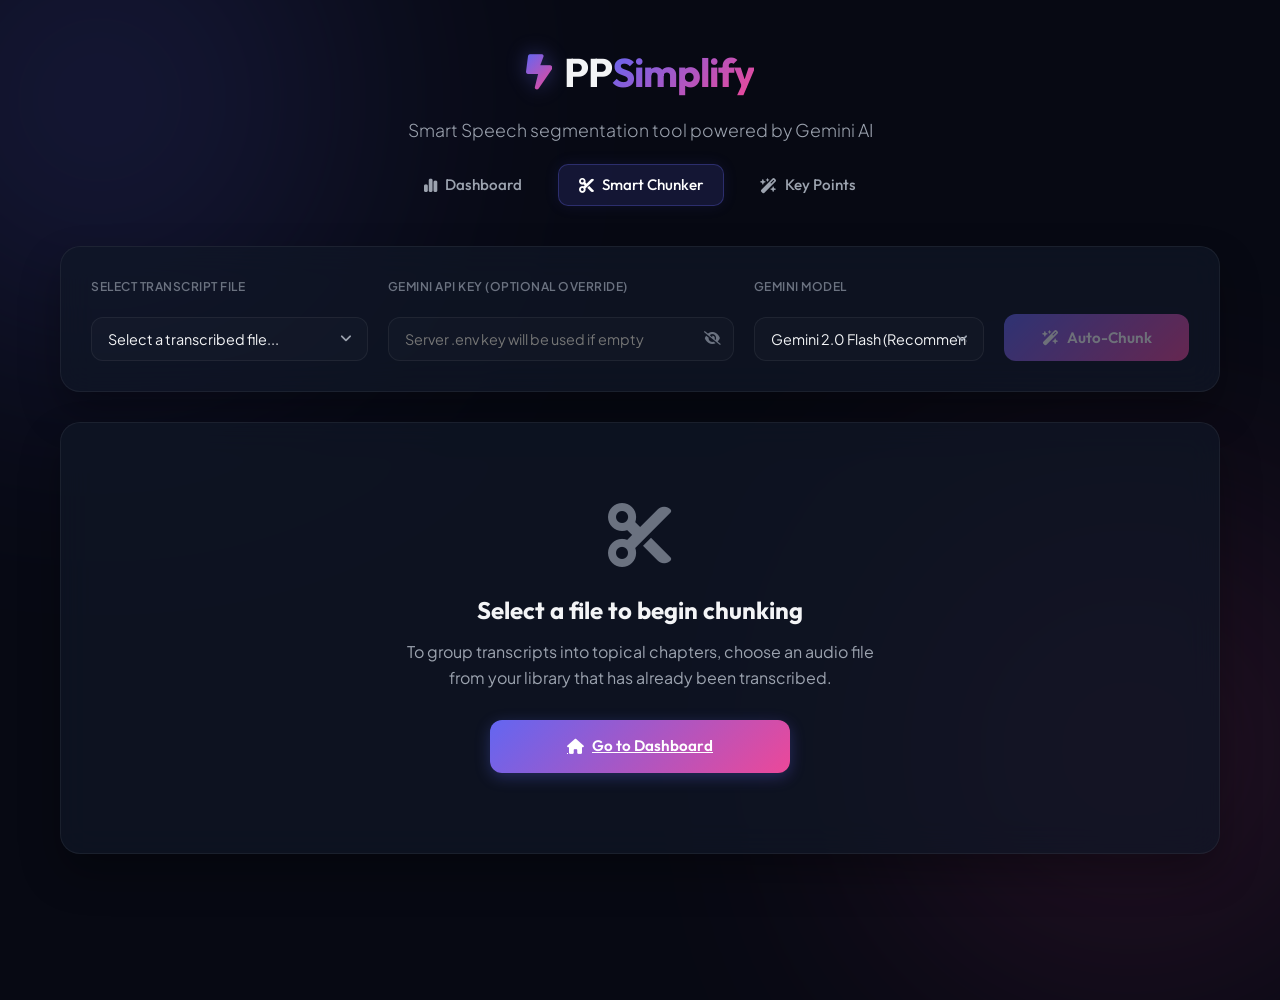
==== commit 574d9993: "Fix: return JSON errors instead of HTML, raise request size limit, default to gemini-2.0-flash" ====
--- a/templates/chunking.html
+++ b/templates/chunking.html
@@ -56,9 +56,9 @@
                     <label class="option-title">Gemini Model</label>
                     <div class="select-wrapper">
                         <select id="gemini-model-select" class="premium-select">
-                            <option value="gemini-2.5-flash" selected>Gemini 2.5 Flash (Recommended)</option>
+                            <option value="gemini-2.0-flash" selected>Gemini 2.0 Flash (Recommended)</option>
+                            <option value="gemini-2.5-flash">Gemini 2.5 Flash</option>
                             <option value="gemini-2.5-pro">Gemini 2.5 Pro</option>
-                            <option value="gemini-2.0-flash">Gemini 2.0 Flash</option>
                         </select>
                     </div>
                 </div>
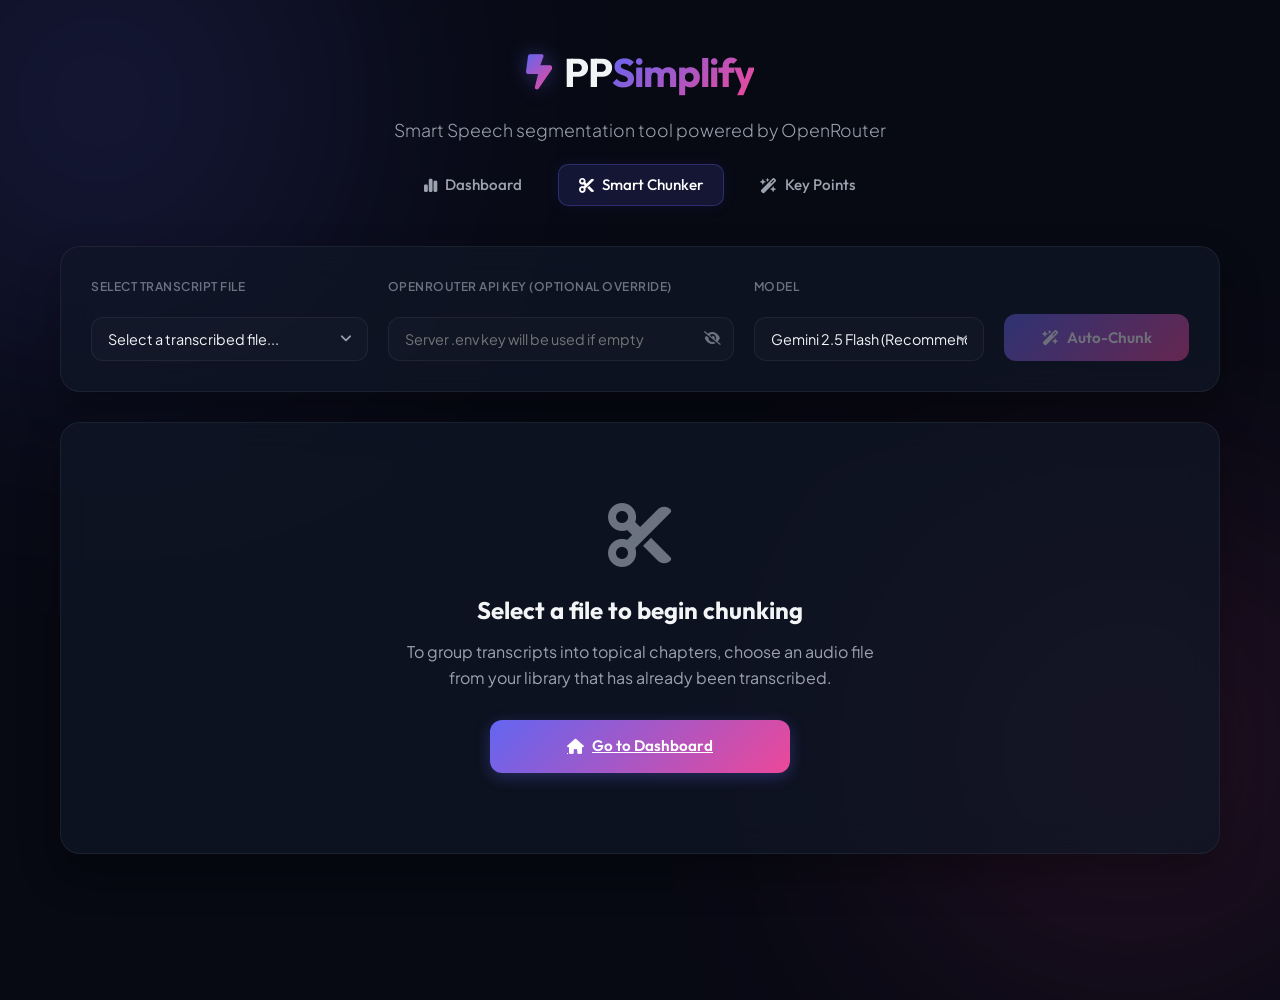
==== commit 3beb7b21: "Migrate to OpenRouter, fix session deletion bugs, log deleted sessions, and clean up unused files" ====
--- a/templates/chunking.html
+++ b/templates/chunking.html
@@ -24,7 +24,7 @@
                 <i class="fa-solid fa-bolt-lightning logo-icon"></i>
                 <h1>PP<span>Simplify</span></h1>
             </div>
-            <p class="subtitle">Smart Speech segmentation tool powered by Gemini AI</p>
+            <p class="subtitle">Smart Speech segmentation tool powered by OpenRouter</p>
             <nav class="app-nav">
                 <a href="/" class="nav-item"><i class="fa-solid fa-chart-simple"></i> Dashboard</a>
                 <a href="/chunking" class="nav-item active"><i class="fa-solid fa-scissors"></i> Smart Chunker</a>
@@ -44,7 +44,7 @@
                     </div>
                 </div>
                 <div class="config-group">
-                    <label class="option-title">Gemini API Key (Optional Override)</label>
+                    <label class="option-title">OpenRouter API Key (Optional Override)</label>
                     <div class="api-key-input-wrapper">
                         <input type="password" id="gemini-api-key-input" placeholder="Server .env key will be used if empty" class="path-input">
                         <button class="btn-toggle-visibility" id="toggle-key-visibility" title="Show/Hide Key">
@@ -53,12 +53,12 @@
                     </div>
                 </div>
                 <div class="config-group">
-                    <label class="option-title">Gemini Model</label>
+                    <label class="option-title">Model</label>
                     <div class="select-wrapper">
                         <select id="gemini-model-select" class="premium-select">
-                            <option value="gemini-2.0-flash" selected>Gemini 2.0 Flash (Recommended)</option>
-                            <option value="gemini-2.5-flash">Gemini 2.5 Flash</option>
-                            <option value="gemini-2.5-pro">Gemini 2.5 Pro</option>
+                            <option value="google/gemini-2.5-flash" selected>Gemini 2.5 Flash (Recommended)</option>
+                            <option value="google/gemini-2.5-pro">Gemini 2.5 Pro</option>
+                            <option value="google/gemini-2.0-flash">Gemini 2.0 Flash</option>
                         </select>
                     </div>
                 </div>
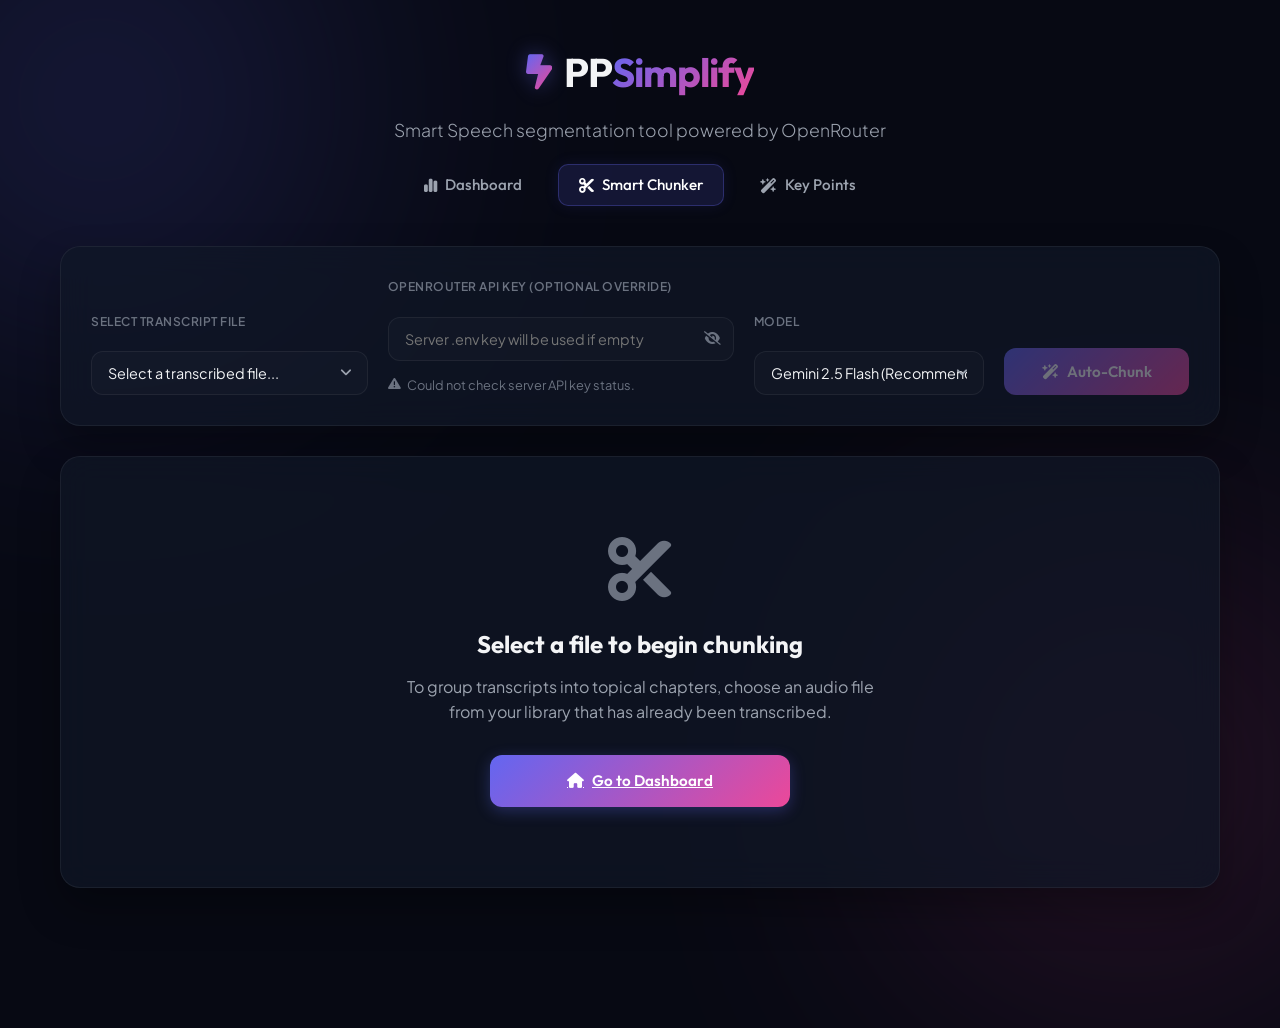
==== commit 5598c7ea: "fix(chunking): resolve duplicate/out-of-order chunks and add real-time key validation" ====
--- a/templates/chunking.html
+++ b/templates/chunking.html
@@ -51,6 +51,7 @@
                             <i class="fa-solid fa-eye-slash"></i>
                         </button>
                     </div>
+                    <div id="api-key-status" class="key-validation-status"></div>
                 </div>
                 <div class="config-group">
                     <label class="option-title">Model</label>
--- a/static/css/style.css
+++ b/static/css/style.css
@@ -1342,6 +1342,26 @@
     color: var(--color-text-primary);
 }
 
+.key-validation-status {
+    font-size: 0.8rem;
+    margin-top: 6px;
+    display: flex;
+    align-items: center;
+    gap: 6px;
+    color: var(--color-text-muted);
+    transition: all 0.3s ease;
+    min-height: 1.2rem;
+}
+.key-validation-status.valid {
+    color: var(--color-success);
+}
+.key-validation-status.invalid {
+    color: var(--color-danger);
+}
+.key-validation-status.checking {
+    color: #F59E0B; /* Amber color for checking/pending */
+}
+
 .workspace-grid {
     display: grid;
     grid-template-columns: 1fr 1.2fr;
@@ -2300,3 +2320,49 @@
     background: rgba(255, 255, 255, 0.01);
 }
 
+/* DOCX Timestamp Shift Styles */
+.docx-shift-container {
+    display: inline-flex;
+    align-items: center;
+    gap: 8px;
+    background: rgba(255, 255, 255, 0.02);
+    border: 1px solid var(--border-color);
+    border-radius: 10px;
+    padding: 2px 10px;
+    transition: var(--transition-smooth);
+}
+
+.docx-shift-container:focus-within {
+    border-color: var(--accent-secondary);
+    box-shadow: 0 0 10px rgba(236, 72, 153, 0.15);
+}
+
+.docx-shift-label {
+    font-size: 0.75rem;
+    font-weight: 600;
+    color: var(--color-text-secondary);
+    text-transform: uppercase;
+    letter-spacing: 0.5px;
+    user-select: none;
+}
+
+.docx-shift-input {
+    width: 85px;
+    background: transparent;
+    border: none;
+    border-bottom: 1px dashed rgba(255, 255, 255, 0.2);
+    color: white;
+    font-family: var(--font-body);
+    font-size: 0.82rem;
+    font-weight: 600;
+    text-align: center;
+    padding: 2px 0;
+    outline: none;
+    transition: var(--transition-smooth);
+}
+
+.docx-shift-input:focus {
+    border-bottom-color: var(--accent-secondary);
+    border-bottom-style: solid;
+}
+
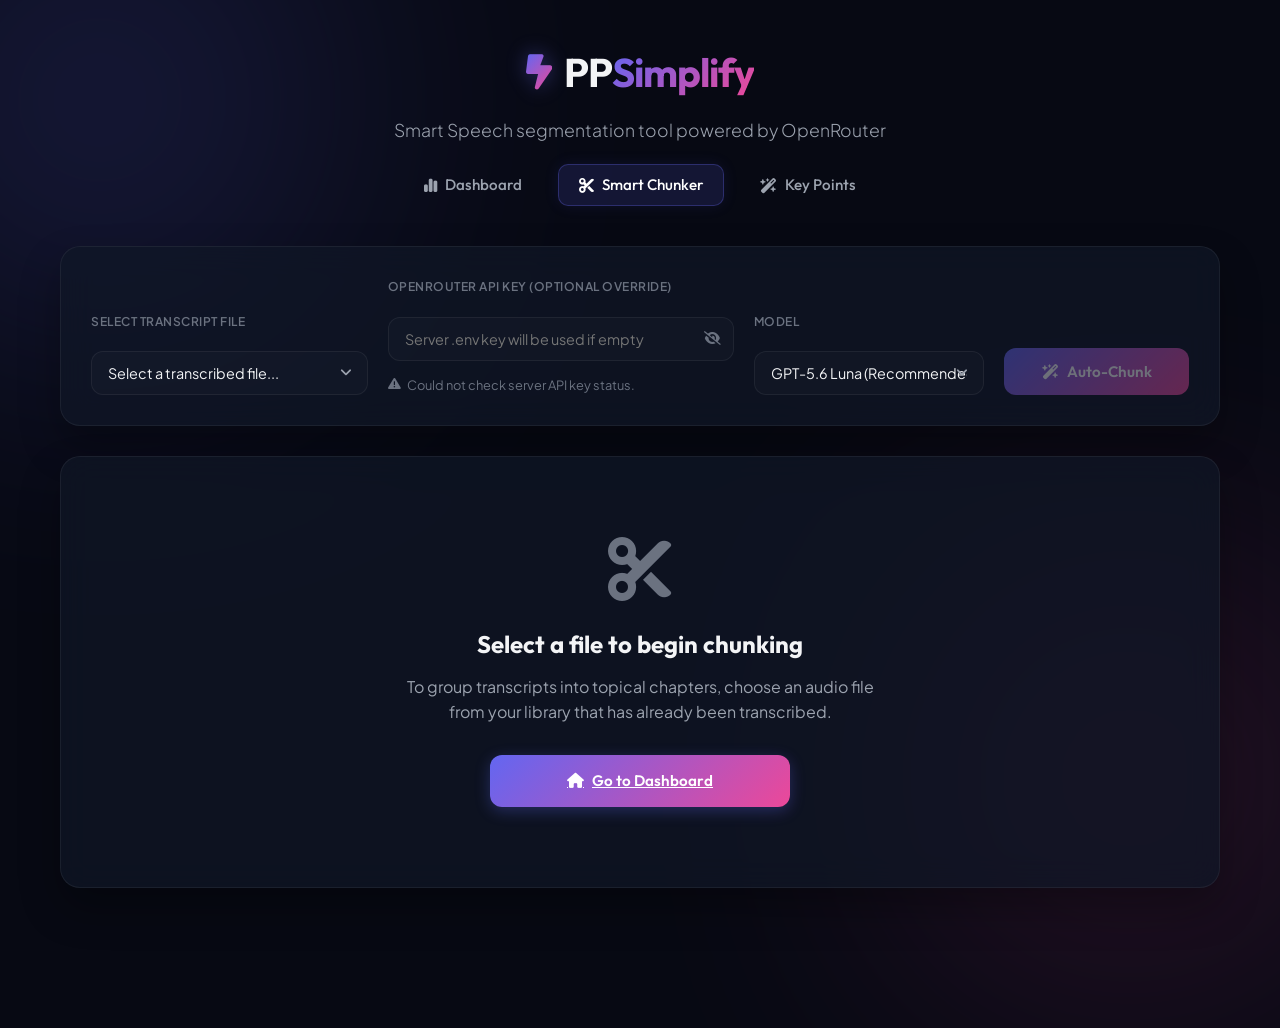
==== commit 96c51b0b: "feat: drive UI from Luna and template catalog" ====
--- a/templates/chunking.html
+++ b/templates/chunking.html
@@ -46,7 +46,7 @@
                 <div class="config-group">
                     <label class="option-title">OpenRouter API Key (Optional Override)</label>
                     <div class="api-key-input-wrapper">
-                        <input type="password" id="gemini-api-key-input" placeholder="Server .env key will be used if empty" class="path-input">
+                        <input type="password" id="openrouter-api-key-input" placeholder="Server .env key will be used if empty" class="path-input">
                         <button class="btn-toggle-visibility" id="toggle-key-visibility" title="Show/Hide Key">
                             <i class="fa-solid fa-eye-slash"></i>
                         </button>
@@ -56,8 +56,9 @@
                 <div class="config-group">
                     <label class="option-title">Model</label>
                     <div class="select-wrapper">
-                        <select id="gemini-model-select" class="premium-select">
-                            <option value="google/gemini-2.5-flash" selected>Gemini 2.5 Flash (Recommended)</option>
+                        <select id="ai-model-select" class="premium-select">
+                            <option value="openai/gpt-5.6-luna" selected>GPT-5.6 Luna (Recommended)</option>
+                            <option value="google/gemini-2.5-flash">Gemini 2.5 Flash</option>
                             <option value="google/gemini-2.5-pro">Gemini 2.5 Pro</option>
                             <option value="google/gemini-2.0-flash">Gemini 2.0 Flash</option>
                         </select>
@@ -128,6 +129,10 @@
                         <button class="btn btn-secondary btn-sm" id="btn-export-json" style="padding: 6px 12px; font-size: 0.8rem;" title="Export JSON File">
                             <i class="fa-solid fa-file-export"></i> Export
                         </button>
+                        <button class="btn btn-secondary btn-sm" id="btn-import-json" style="padding: 6px 12px; font-size: 0.8rem;" title="Import JSON File">
+                            <i class="fa-solid fa-file-import"></i> Import
+                        </button>
+                        <input type="file" id="import-json-select" class="hidden" accept=".json">
                     </div>
                 </div>
 
@@ -135,7 +140,7 @@
                     <div class="workspace-empty" id="sessions-empty-state">
                         <i class="fa-solid fa-cubes empty-icon"></i>
                         <p class="primary-text">No sessions created yet</p>
-                        <p class="secondary-text">Click "Auto-Chunk" to group sentences using Gemini, or select "Add Session" to group them manually.</p>
+                        <p class="secondary-text">Click "Auto-Chunk" to group sentences using the selected AI model, or select "Add Session" to group them manually.</p>
                     </div>
                     <div class="sessions-list hidden" id="sessions-list">
                         <!-- Dynamic sessions list renders here -->
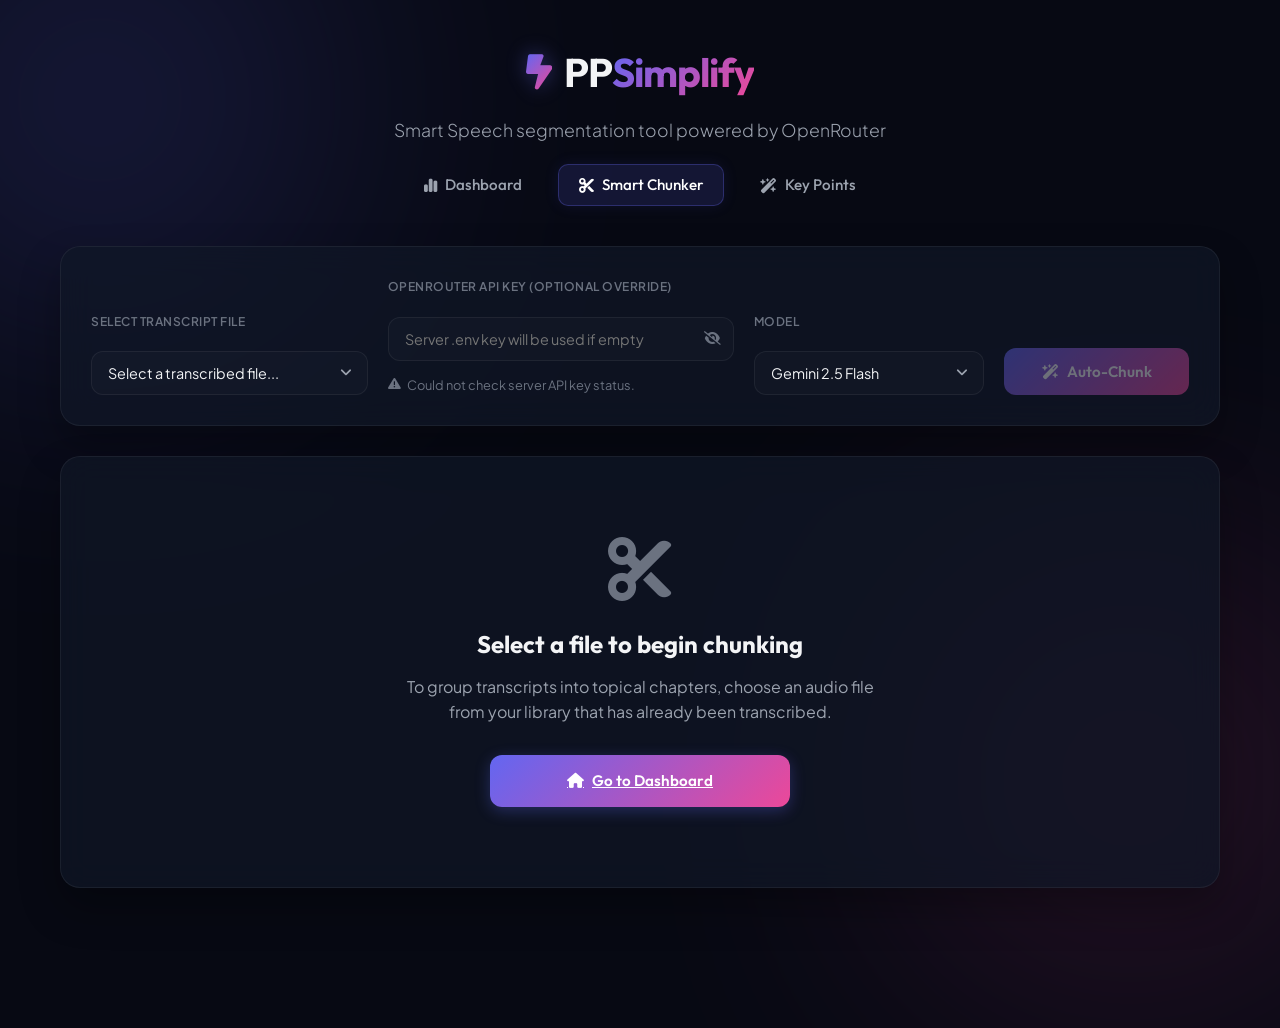
==== commit 55e489c8: "Optimize model selections: hardcode Gemini 2.5 Flash for chunking, Luna for keypoint generation, and" ====
--- a/templates/chunking.html
+++ b/templates/chunking.html
@@ -57,10 +57,7 @@
                     <label class="option-title">Model</label>
                     <div class="select-wrapper">
                         <select id="ai-model-select" class="premium-select">
-                            <option value="openai/gpt-5.6-luna" selected>GPT-5.6 Luna (Recommended)</option>
-                            <option value="google/gemini-2.5-flash">Gemini 2.5 Flash</option>
-                            <option value="google/gemini-2.5-pro">Gemini 2.5 Pro</option>
-                            <option value="google/gemini-2.0-flash">Gemini 2.0 Flash</option>
+                            <option value="google/gemini-2.5-flash" selected>Gemini 2.5 Flash</option>
                         </select>
                     </div>
                 </div>
@@ -93,6 +90,10 @@
                         </div>
                     </div>
                 </div>
+
+                <p class="secondary-text" style="font-size: 0.72rem; margin: 0 0 8px;">
+                    Delete one word with the small × beside it, or use the trash icon to delete the whole sentence.
+                </p>
 
                 <div class="sentences-list-container" id="sentences-list-wrapper">
                     <!-- Dynamic sentence subchunks render here -->
--- a/static/css/style.css
+++ b/static/css/style.css
@@ -1444,6 +1444,37 @@
     color: var(--color-text-primary);
     line-height: 1.5;
 }
+
+.editable-transcript-word {
+    display: inline-flex;
+    align-items: baseline;
+    gap: 2px;
+    border-radius: 4px;
+    padding: 0 1px;
+}
+
+.editable-transcript-word:hover {
+    background: rgba(239, 68, 68, 0.12);
+}
+
+.btn-delete-word {
+    appearance: none;
+    border: 0;
+    background: transparent;
+    color: var(--color-danger);
+    cursor: pointer;
+    font-size: 0.72rem;
+    line-height: 1;
+    padding: 0;
+    opacity: 0.35;
+    transition: opacity 0.15s ease, transform 0.15s ease;
+}
+
+.editable-transcript-word:hover .btn-delete-word,
+.btn-delete-word:focus {
+    opacity: 1;
+    transform: scale(1.15);
+}
 .sentence-subchunk-time {
     font-size: 0.72rem;
     color: var(--color-text-muted);
@@ -2365,4 +2396,3 @@
     border-bottom-color: var(--accent-secondary);
     border-bottom-style: solid;
 }
-
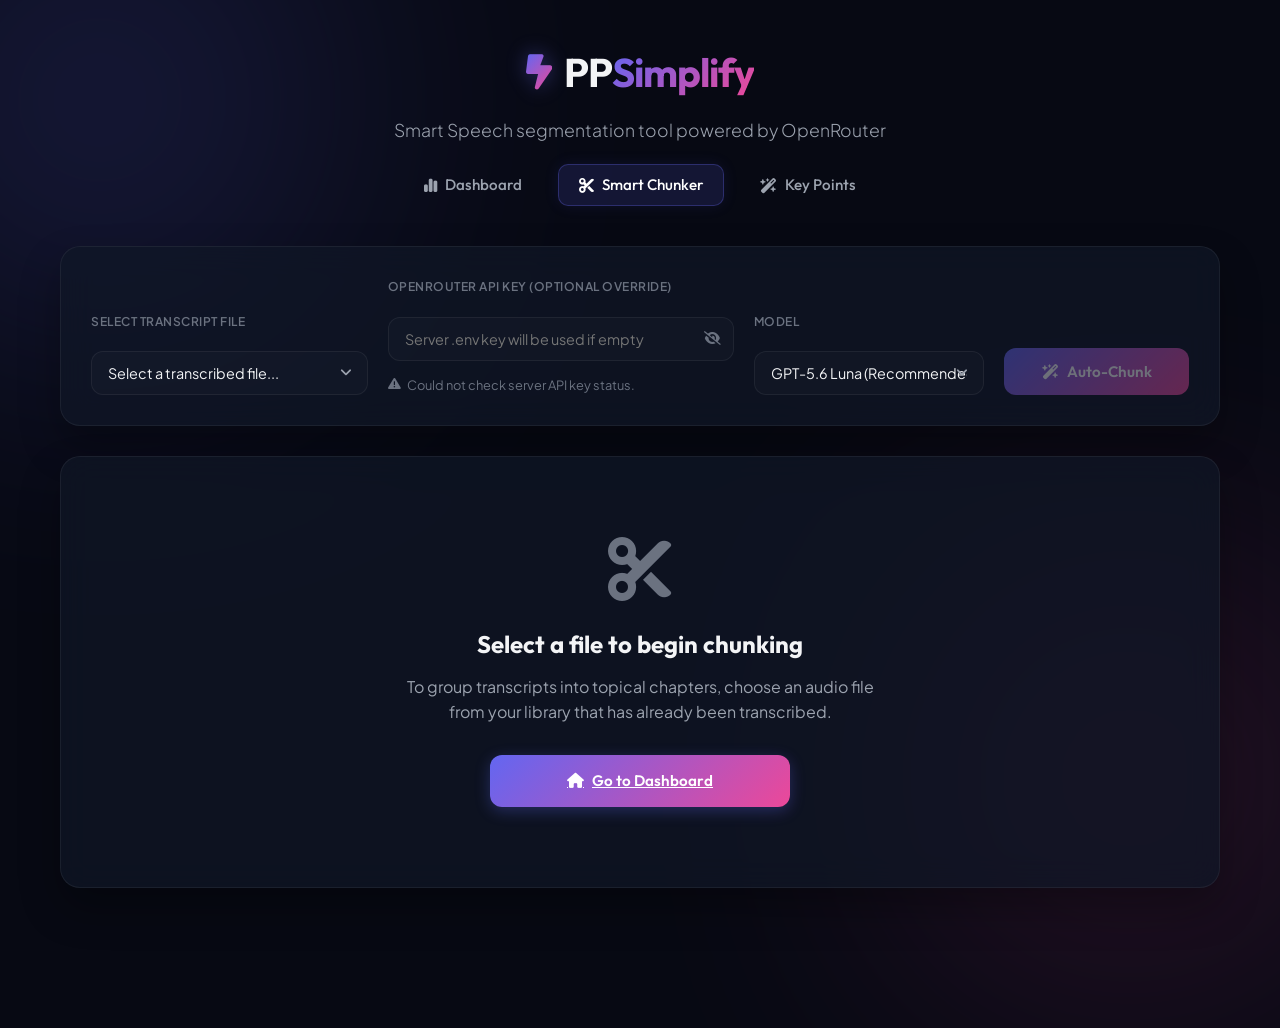
==== commit d07d96d5: "fix: reduce memory and storage pressure in the upload pipeline Render was OOMing and browsers were h" ====
--- a/templates/chunking.html
+++ b/templates/chunking.html
@@ -57,7 +57,10 @@
                     <label class="option-title">Model</label>
                     <div class="select-wrapper">
                         <select id="ai-model-select" class="premium-select">
-                            <option value="google/gemini-2.5-flash" selected>Gemini 2.5 Flash</option>
+                            <option value="openai/gpt-5.6-luna" selected>GPT-5.6 Luna (Recommended)</option>
+                            <option value="google/gemini-2.5-flash">Gemini 2.5 Flash</option>
+                            <option value="google/gemini-2.5-pro">Gemini 2.5 Pro</option>
+                            <option value="google/gemini-2.0-flash">Gemini 2.0 Flash</option>
                         </select>
                     </div>
                 </div>
@@ -90,10 +93,6 @@
                         </div>
                     </div>
                 </div>
-
-                <p class="secondary-text" style="font-size: 0.72rem; margin: 0 0 8px;">
-                    Delete one word with the small × beside it, or use the trash icon to delete the whole sentence.
-                </p>
 
                 <div class="sentences-list-container" id="sentences-list-wrapper">
                     <!-- Dynamic sentence subchunks render here -->
@@ -164,6 +163,7 @@
     </div>
 
     <!-- Application Script -->
+    <script src="/static/js/storage.js"></script>
     <script src="/static/js/chunking.js"></script>
 </body>
 </html>
